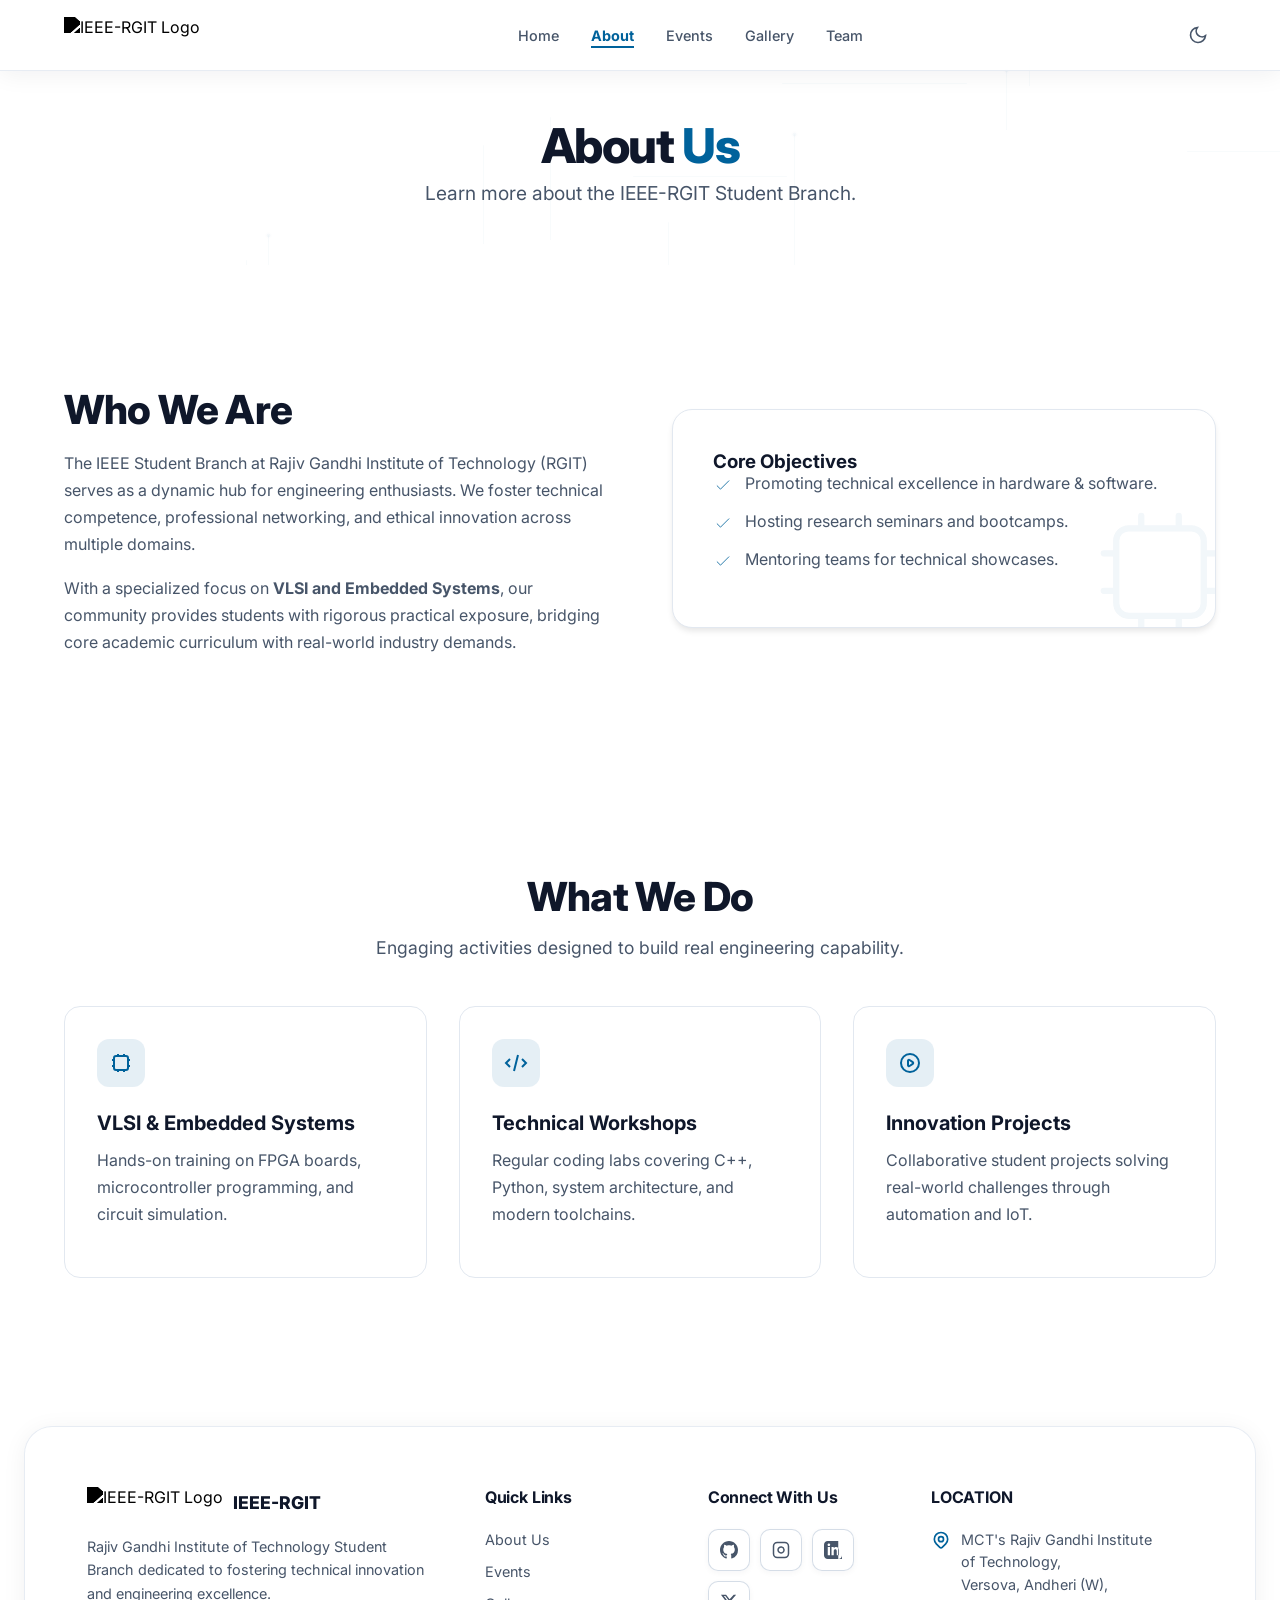
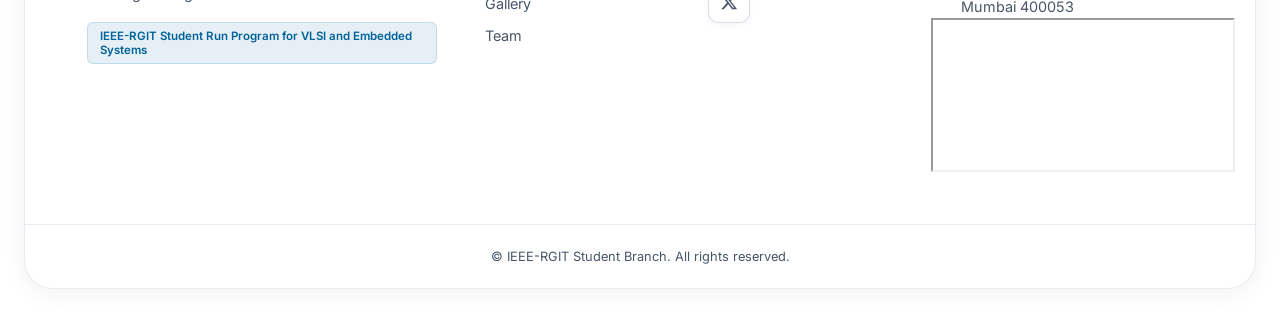
==== about.html @ 9e650e2c "Updabout.html" ====
<!DOCTYPE html>
<html lang="en">
<head>
    <meta charset="UTF-8">
    <meta name="viewport" content="width=device-width, initial-scale=1.0">
    <title>About Us - IEEE-RGIT Student Branch</title>
    <link href="https://fonts.googleapis.com/css2?family=Inter:wght@300;400;500;600;700;800&display=swap" rel="stylesheet">
    <link rel="stylesheet" href="css/style.css">
    <link rel="stylesheet" href="css/animation.css">
    <link rel="stylesheet" href="css/responsive.css">
    <script src="js/theme.js"></script>
    <style>
        .page-header {
            padding: 120px 0 60px 0;
            text-align: center;
            background: linear-gradient(180deg, var(--bg-alt) 0%, var(--bg-main) 100%);
            border-bottom: 1px solid var(--border);
        }
    </style>
</head>
<body class="about-page">

    <!-- NAVBAR -->
    <header class="navbar" id="navbar">
        <div class="nav-container">
            <a href="index.html" class="brand">
                <div class="brand-icon">
                    <img src="assets/Recruitment Poster.png" alt="IEEE-RGIT Logo">
                </div>
            </a>

            <nav class="nav-links">
                <a href="index.html" class="nav-link">Home</a>
                <a href="about.html" class="nav-link" style="color: var(--primary); font-weight: 700;">About</a>
                <a href="events.html" class="nav-link">Events</a>
                <a href="gallery.html" class="nav-link">Gallery</a>
                <a href="team.html" class="nav-link">Team</a>
            </nav>

            <div class="nav-actions">
                <button id="theme-toggle" class="icon-btn" aria-label="Toggle Dark Mode">
                    <svg class="sun-icon" viewBox="0 0 24 24" fill="none" stroke="currentColor" stroke-width="2"><circle cx="12" cy="12" r="5"/><path d="M12 1v2M12 21v2M4.22 4.22l1.42 1.42M18.36 18.36l1.42 1.42M1 12h2M21 12h2M4.22 19.78l1.42-1.42M18.36 5.64l1.42-1.42"/></svg>
                    <svg class="moon-icon" viewBox="0 0 24 24" fill="none" stroke="currentColor" stroke-width="2"><path d="M21 12.79A9 9 0 1111.21 3 7 7 0 0021 12.79z"/></svg>
                </button>
                <button id="mobile-menu-btn" class="icon-btn mobile-only" aria-label="Menu">
                    <svg viewBox="0 0 24 24" fill="none" stroke="currentColor" stroke-width="2"><path stroke-linecap="round" stroke-linejoin="round" d="M4 6h16M4 12h16m-7 6h7"/></svg>
                </button>
            </div>
        </div>
        
        <div class="mobile-menu" id="mobile-menu">
            <a href="index.html" class="mobile-link">Home</a>
            <a href="about.html" class="mobile-link" style="color: var(--primary);">About</a>
            <a href="events.html" class="mobile-link">Events</a>
            <a href="gallery.html" class="mobile-link">Gallery</a>
            <a href="team.html" class="mobile-link">Team</a>
        </div>
    </header>

    <!-- Page Header -->
    <section class="page-header relative overflow-hidden">
        <div class="tech-lines-container" id="about-tech-lines"></div>
        <div class="container reveal-up">
            <h1 class="hero-title" style="font-size: 3rem; margin-bottom: 0.5rem;">About <span class="highlight">Us</span></h1>
            <p class="hero-subtitle" style="margin-bottom: 0;">Learn more about the IEEE-RGIT Student Branch.</p>
        </div>
    </section>

    <!-- About Core Section -->
    <section class="section" id="about-core">
        <div class="container grid-2-col">
            <div class="about-text reveal-left">
                <div class="section-line"></div>
                <h2 class="section-title">Who We Are</h2>
                <p class="text-muted">The IEEE Student Branch at Rajiv Gandhi Institute of Technology (RGIT) serves as a dynamic hub for engineering enthusiasts. We foster technical competence, professional networking, and ethical innovation across multiple domains.</p>
                <p class="text-muted">With a specialized focus on <strong>VLSI and Embedded Systems</strong>, our community provides students with rigorous practical exposure, bridging core academic curriculum with real-world industry demands.</p>
            </div>
            <div class="about-card reveal-right">
                <div class="card-glass">
                    <div class="tech-decorative-icon">
                        <svg viewBox="0 0 24 24" fill="none" stroke="currentColor" stroke-width="1"><path stroke-linecap="round" stroke-linejoin="round" d="M9 3v2m6-2v2M9 19v2m6-2v2M5 9H3m2 6H3m18-6h-2m2 6h-2M7 19h10a2 2 0 002-2V7a2 2 0 00-2-2H7a2 2 0 00-2 2v10a2 2 0 002 2z"/></svg>
                    </div>
                    <h3>Core Objectives</h3>
                    <ul class="objective-list">
                        <li><svg viewBox="0 0 24 24" fill="none" stroke="currentColor"><path stroke-linecap="round" stroke-linejoin="round" d="M5 13l4 4L19 7"/></svg> Promoting technical excellence in hardware & software.</li>
                        <li><svg viewBox="0 0 24 24" fill="none" stroke="currentColor"><path stroke-linecap="round" stroke-linejoin="round" d="M5 13l4 4L19 7"/></svg> Hosting research seminars and bootcamps.</li>
                        <li><svg viewBox="0 0 24 24" fill="none" stroke="currentColor"><path stroke-linecap="round" stroke-linejoin="round" d="M5 13l4 4L19 7"/></svg> Mentoring teams for technical showcases.</li>
                    </ul>
                </div>
            </div>
        </div>
    </section>

    <!-- What We Do Section -->
    <section class="section bg-alt" id="what-we-do">
        <div class="tech-lines-container" id="wwd-tech-lines"></div>
        <div class="container">
            <div class="section-header reveal-up">
                <h2 class="section-title">What We Do</h2>
                <p class="section-subtitle">Engaging activities designed to build real engineering capability.</p>
            </div>
            <div class="grid-3-col stagger-container">
                <div class="card hover-lift stagger-item">
                    <div class="card-icon"><svg viewBox="0 0 24 24" fill="none" stroke="currentColor" stroke-width="2"><path d="M9 3v2m6-2v2M9 19v2m6-2v2M5 9H3m2 6H3m18-6h-2m2 6h-2M7 19h10a2 2 0 002-2V7a2 2 0 00-2-2H7a2 2 0 00-2 2v10a2 2 0 002 2z"/></svg></div>
                    <h3>VLSI & Embedded Systems</h3>
                    <p class="text-muted">Hands-on training on FPGA boards, microcontroller programming, and circuit simulation.</p>
                </div>
                <div class="card hover-lift stagger-item">
                    <div class="card-icon"><svg viewBox="0 0 24 24" fill="none" stroke="currentColor" stroke-width="2"><path d="M10 20l4-16m4 4l4 4-4 4M6 16l-4-4 4-4"/></svg></div>
                    <h3>Technical Workshops</h3>
                    <p class="text-muted">Regular coding labs covering C++, Python, system architecture, and modern toolchains.</p>
                </div>
                <div class="card hover-lift stagger-item">
                    <div class="card-icon"><svg viewBox="0 0 24 24" fill="none" stroke="currentColor" stroke-width="2"><path d="M14.752 11.168l-3.197-2.132A1 1 0 0010 9.87v4.263a1 1 0 001.555.832l3.197-2.132a1 1 0 000-1.664z"/><path d="M21 12a9 9 0 11-18 0 9 9 0 0118 0z"/></svg></div>
                    <h3>Innovation Projects</h3>
                    <p class="text-muted">Collaborative student projects solving real-world challenges through automation and IoT.</p>
                </div>
            </div>
        </div>
    </section>

    <!-- FOOTER -->
    <footer class="footer">
        <div class="container footer-grid">
            <div class="footer-col">
                <div class="footer-brand">
                    <div class="brand-icon"><img src="assets/Recruitment Poster.png" alt="IEEE-RGIT Logo" style="filter: brightness(0) invert(1); height: 32px;"></div>
                    <span class="brand-title">IEEE-RGIT</span>
                </div>
                <p class="footer-desc">Rajiv Gandhi Institute of Technology Student Branch dedicated to fostering technical innovation and engineering excellence.</p>
                <div class="footer-highlight">IEEE-RGIT Student Run Program for VLSI and Embedded Systems</div>
            </div>
            <div class="footer-col">
                <h4 class="footer-title">Quick Links</h4>
                <ul class="footer-links">
                    <li><a href="about.html">About Us</a></li>
                    <li><a href="events.html">Events</a></li>
                    <li><a href="gallery.html">Gallery</a></li>
                    <li><a href="team.html">Team</a></li>
                </ul>
            </div>
            <div class="footer-col">
                <h4 class="footer-title">Connect With Us</h4>
                <div class="social-icons">
                    <a href="#" class="social-icon" aria-label="GitHub"><svg viewBox="0 0 24 24" fill="currentColor"><path d="M12 0C5.37 0 0 5.37 0 12c0 5.31 3.435 9.795 8.205 11.385.6.105.825-.255.825-.57 0-.285-.015-1.23-.015-2.235-3.015.555-3.795-.735-4.035-1.41-.135-.345-.72-1.41-1.23-1.695-.42-.225-1.02-.78-.015-.795.945-.015 1.62.87 1.845 1.23 1.08 1.815 2.805 1.305 3.495.99.105-.78.42-1.305.765-1.605-2.67-.3-5.46-1.335-5.46-5.925 0-1.305.465-2.385 1.23-3.225-.12-.3-.54-1.53.12-3.18 0 0 1.005-.315 3.3 1.23.96-.27 1.98-.405 3-.405s2.04.135 3 .405c2.295-1.56 3.3-1.23 3.3-1.23.66 1.65.24 2.88.12 3.18.765.84 1.23 1.905 1.23 3.225 0 4.605-2.805 5.625-5.475 5.925.435.375.81 1.095.81 2.22 0 1.605-.015 2.895-.015 3.3 0 .315.225.69.825.57A12.02 12.02 0 0024 12c0-6.63-5.37-12-12-12z"/></svg></a>
                    <a href="https://www.instagram.com/ieeergit/" target="_blank" rel="noopener noreferrer" class="social-icon" aria-label="Instagram"><svg viewBox="0 0 24 24" fill="none" stroke="currentColor" stroke-width="2"><rect width="20" height="20" x="2" y="2" rx="5" ry="5"/><path d="M16 11.37A4 4 0 1112.63 8 4 4 0 0116 11.37z"/><line x1="17.5" x2="17.51" y1="6.5" y2="6.5"/></svg></a>
                    <a href="#" class="social-icon" aria-label="LinkedIn"><svg viewBox="0 0 24 24" fill="currentColor"><path d="M19 0h-14c-2.761 0-5 2.239-5 5v14c0 2.761 2.239 5 5 5h14c2.762 0 5-2.239 5-5v14c0-2.761-2.238-5-5-5zm-11 19h-3v-11h3v11zm-1.5-12.268c-.966 0-1.75-.79-1.75-1.764s.784-1.764 1.75-1.764 1.75.79 1.75 1.764-.783 1.764-1.75 1.764zm13.5 12.268h-3v-5.604c0-3.368-4-3.113-4 0v5.604h-3v-11h3v1.765c1.396-2.586 7-2.777 7 2.476v6.759z"/></svg></a>
                    <a href="#" class="social-icon" aria-label="Twitter"><svg viewBox="0 0 24 24" fill="currentColor"><path d="M18.244 2.25h3.308l-7.227 8.26 8.502 11.24H16.17l-5.214-6.817L4.99 21.75H1.68l7.73-8.835L1.254 2.25H8.08l4.713 6.231zm-1.161 17.52h1.833L7.084 4.126H5.117z"/></svg></a>
                </div>
            </div>
            <div class="footer-col footer-col-location">
                <h4 class="footer-title">LOCATION</h4>
                <div class="location">
                    <svg viewBox="0 0 24 24" fill="none" stroke="currentColor" stroke-width="2"><path d="M17.657 16.657L13.414 20.9a1.998 1.998 0 01-2.827 0l-4.244-4.243a8 8 0 1111.314 0z"/><path d="M15 11a3 3 0 11-6 0 3 3 0 016 0z"/></svg>
                    <span>MCT's Rajiv Gandhi Institute<br>of Technology,<br>Versova, Andheri (W),<br>Mumbai 400053</span>
                </div>
                <a href="https://www.google.com/maps/search/?api=1&query=MCT%27s+Rajiv+Gandhi+Institute+of+Technology%2C+Versova%2C+Andheri+%28W%29%2C+Mumbai+400053"
                   class="footer-map-link"
                   target="_blank"
                   rel="noopener noreferrer"
                   aria-label="Open MCT's Rajiv Gandhi Institute of Technology on Google Maps">
                    <iframe
                        class="footer-map-iframe"
                        src="https://maps.google.com/maps?q=MCT%27s+Rajiv+Gandhi+Institute+of+Technology%2C+Versova%2C+Andheri+%28W%29%2C+Mumbai+400053&t=&z=15&ie=UTF8&iwloc=&output=embed"
                        loading="lazy"
                        referrerpolicy="no-referrer-when-downgrade"
                        title="Map preview of MCT's Rajiv Gandhi Institute of Technology"
                        aria-hidden="true"
                        tabindex="-1"></iframe>
                </a>
            </div>
        </div>
        <div class="footer-bottom">
            <div class="container">
                <p>&copy; <span id="year"></span> IEEE-RGIT Student Branch. All rights reserved.</p>
            </div>
        </div>
    </footer>

    <script src="js/animation.js"></script>
    <script src="js/main.js"></script>

    <script>
        document.addEventListener("DOMContentLoaded", () => {
            const container = document.getElementById('about-tech-lines');
            if (!container) return;
            let numLines = window.innerWidth < 768 ? 5 : 12;
            for (let i = 0; i < numLines; i++) {
                const isHorizontal = Math.random() > 0.5;
                const line = document.createElement('div');
                line.classList.add('circuit-line');
                line.style.top = `${Math.random() * 100}%`;
                line.style.left = `${Math.random() * 100}%`;
                if (isHorizontal) {
                    line.style.width = `${Math.random() * 150 + 50}px`;
                    line.style.height = '1px';
                } else {
                    line.style.width = '1px';
                    line.style.height = `${Math.random() * 150 + 50}px`;
                }
                container.appendChild(line);
                if (Math.random() > 0.6) {
                    const dot = document.createElement('div');
                    dot.classList.add('circuit-dot');
                    dot.style.top = line.style.top;
                    dot.style.left = line.style.left;
                    dot.style.transform = 'translate(-1.5px, -1.5px)'; 
                    container.appendChild(dot);
                }
            }
        });
    </script>
</body>
</html>
---- css/style.css ----
/* ==================================================
   1. CSS VARIABLES (THEMING)
================================================== */
:root {
    --bg-main: #ffffff;
    --bg-alt: #f8fafc;
    --surface: #ffffff;
    --surface-hover: #f1f5f9;
    --text-main: #0f172a;
    --text-muted: #475569;
    --primary: #00629B;
    --primary-hover: #004d7a;
    --border: #e2e8f0;
    --shadow-sm: 0 1px 2px rgba(0,0,0,0.05);
    --shadow-md: 0 4px 6px -1px rgba(0,0,0,0.1);
    --tech-line: rgba(0, 98, 155, 0.1);
    --glass-bg: rgba(255, 255, 255, 0.85);

    /* Liquid Glass: Navbar (light) */
    --glass-nav-bg: rgba(255, 255, 255, 0.68);
    --glass-nav-border: rgba(226, 232, 240, 0.8);
    --glass-nav-highlight: rgba(255, 255, 255, 0.95);
    --glass-nav-shadow: 0 4px 24px rgba(15, 23, 42, 0.06);

    /* Liquid Glass: Secondary Button (light) */
    --glass-btn-bg: rgba(255, 255, 255, 0.55);
    --glass-btn-bg-hover: rgba(255, 255, 255, 0.82);
    --glass-btn-border: rgba(203, 213, 225, 0.8);
    --glass-btn-highlight: rgba(255, 255, 255, 0.95);

    /* Liquid Glass: Primary Button (light) */
    --glass-primary-bg: rgba(0, 98, 155, 0.85);
    --glass-primary-bg-hover: rgba(0, 98, 155, 0.96);
    --glass-primary-border: rgba(0, 98, 155, 0.95);
    --glass-primary-highlight: rgba(255, 255, 255, 0.3);

    /* Marquee pill (light) */
    --glass-pill-bg: rgba(255, 255, 255, 0.88);
    --glass-pill-bg-hover: rgba(255, 255, 255, 0.98);
    --glass-pill-border: rgba(203, 213, 225, 0.85);
    --glass-pill-highlight: rgba(255, 255, 255, 0.95);

    /* Hover CTA — light mode: white surface, transitions to IEEE blue on hover */
    --hover-cta-bg: #ffffff;
    --hover-cta-bg-hover: #00629B;
    --hover-cta-text: #0f172a;
    --hover-cta-text-hover: #ffffff;
    --hover-cta-border: #cbd5e1;
    --hover-cta-border-hover: #00629B;
    --hover-cta-shadow: 0 4px 14px rgba(15, 23, 42, 0.08);
    --hover-cta-shadow-hover: 0 8px 22px rgba(0, 98, 155, 0.28);
}

html.dark {
    --bg-main: #0b1120;
    --bg-alt: #0f172a;
    --surface: #1e293b;
    --surface-hover: #334155;
    --text-main: #f8fafc;
    --text-muted: #94a3b8;
    --primary: #38bdf8;
    --primary-hover: #7dd3fc;
    --border: #334155;
    --shadow-sm: 0 1px 2px rgba(0,0,0,0.3);
    --shadow-md: 0 4px 6px -1px rgba(0,0,0,0.5);
    --tech-line: rgba(56, 189, 248, 0.1);
    --glass-bg: rgba(11, 17, 32, 0.85);

    --glass-nav-bg: rgba(15, 23, 42, 0.62);
    --glass-nav-border: rgba(51, 65, 85, 0.7);
    --glass-nav-highlight: rgba(255, 255, 255, 0.08);
    --glass-nav-shadow: 0 4px 24px rgba(0, 0, 0, 0.35);

    --glass-btn-bg: rgba(30, 41, 59, 0.55);
    --glass-btn-bg-hover: rgba(30, 41, 59, 0.82);
    --glass-btn-border: rgba(56, 189, 248, 0.3);
    --glass-btn-highlight: rgba(255, 255, 255, 0.1);

    --glass-primary-bg: rgba(56, 189, 248, 0.85);
    --glass-primary-bg-hover: rgba(56, 189, 248, 0.96);
    --glass-primary-border: rgba(56, 189, 248, 0.95);
    --glass-primary-highlight: rgba(255, 255, 255, 0.35);

    --glass-pill-bg: rgba(30, 41, 59, 0.88);
    --glass-pill-bg-hover: rgba(30, 41, 59, 0.98);
    --glass-pill-border: rgba(56, 189, 248, 0.35);
    --glass-pill-highlight: rgba(255, 255, 255, 0.12);

    /* Hover CTA — dark mode: black surface, transitions to IEEE blue on hover */
    --hover-cta-bg: #000000;
    --hover-cta-bg-hover: #00629B;
    --hover-cta-text: #ffffff;
    --hover-cta-text-hover: #ffffff;
    --hover-cta-border: rgba(255, 255, 255, 0.18);
    --hover-cta-border-hover: #00629B;
    --hover-cta-shadow: 0 4px 14px rgba(0, 0, 0, 0.4);
    --hover-cta-shadow-hover: 0 8px 22px rgba(0, 98, 155, 0.45);
}

/* ==================================================
   2. RESET & BASE
================================================== */
* {
    margin: 0;
    padding: 0;
    box-sizing: border-box;
}

html {
    scroll-behavior: smooth;
    font-family: 'Inter', system-ui, sans-serif;
    color: var(--text-main);
    background-color: var(--bg-main);
    transition: background-color 0.3s ease, color 0.3s ease;
    overflow-x: hidden; /* prevents 1px horizontal overflow seam */
}

body {
    overflow-x: hidden;
}

a {
    text-decoration: none;
    color: inherit;
}

ul {
    list-style: none;
}

.container {
    max-width: 1200px;
    width: 90%;
    margin: 0 auto;
}

.section {
    padding: 100px 0;
    position: relative;
}

.bg-alt {
    background-color: var(--bg-alt);
    border-top: 1px solid var(--border);
    border-bottom: 1px solid var(--border);
}

.relative { position: relative; }
.overflow-hidden { overflow: hidden; }

/* ==================================================
   3. TYPOGRAPHY
================================================== */
.section-title {
    font-size: 2.5rem;
    font-weight: 800;
    margin-bottom: 1rem;
    letter-spacing: -0.02em;
}

.section-subtitle {
    font-size: 1.1rem;
    color: var(--text-muted);
    max-width: 600px;
    margin-bottom: 3rem;
}

.section-header {
    text-align: center;
    display: flex;
    flex-direction: column;
    align-items: center;
}

.text-muted {
    color: var(--text-muted);
    line-height: 1.7;
    margin-bottom: 1rem;
}

.highlight { color: var(--primary); }

/* ==================================================
   4. NAVBAR (Liquid Glass — unchanged reference)
================================================== */
.navbar {
    position: fixed;
    top: 0;
    width: 100%;
    z-index: 100;
    background: var(--glass-nav-bg);
    backdrop-filter: blur(20px) saturate(180%);
    -webkit-backdrop-filter: blur(20px) saturate(180%);
    border-bottom: 1px solid var(--glass-nav-border);
    box-shadow:
        var(--glass-nav-shadow),
        inset 0 1px 0 var(--glass-nav-highlight);
    transition: background 0.3s ease, box-shadow 0.3s ease;
}

.nav-container {
    max-width: 1200px;
    width: 90%;
    margin: 0 auto;
    display: flex;
    justify-content: space-between;
    align-items: center;
    height: 70px;
}

.brand {
    display: flex;
    align-items: center;
    gap: 10px;
}

.brand-icon {
    width: auto;
    height: auto;
    background: none;
    border-radius: 0;
    display: flex;
    align-items: center;
    justify-content: center;
    flex-shrink: 0;
}

.brand-icon img {
    height: 36px;
    width: auto;
    display: block;
    object-fit: contain;
}

html:not(.dark) .brand-icon img {
    filter: brightness(0) saturate(100%) invert(0%) sepia(100%) saturate(10000%) hue-rotate(205deg);
}

.brand-title {
    font-weight: 800;
    font-size: 1.1rem;
    line-height: 1;
}

.nav-links {
    display: flex;
    gap: 2rem;
}

.nav-link {
    font-size: 0.9rem;
    font-weight: 500;
    color: var(--text-muted);
    transition: color 0.25s ease;
    position: relative;
}

.nav-link::before {
    content: '';
    position: absolute;
    top: -6px;
    right: -12px;
    bottom: -6px;
    left: -12px;
    border-radius: 10px;
    background: var(--glass-btn-bg);
    border: 1px solid var(--glass-btn-border);
    box-shadow:
        inset 0 1px 0 var(--glass-btn-highlight),
        0 2px 8px rgba(15, 23, 42, 0.04);
    opacity: 0;
    transform: scale(0.95);
    transition: opacity 0.25s ease, transform 0.25s ease;
    pointer-events: none;
    z-index: -1;
}

.nav-link:hover { color: var(--primary); }
.nav-link:hover::before { opacity: 1; transform: scale(1); }

.nav-link::after {
    content: '';
    position: absolute;
    left: 0;
    bottom: -4px;
    width: 0;
    height: 2px;
    background: var(--primary);
    transition: width 0.3s cubic-bezier(0.22, 1, 0.36, 1);
    z-index: 1;
}
.nav-link:hover::after,
.nav-link:focus::after { width: 100%; }
.nav-link[style*="color: var(--primary)"]::after { width: 100%; }

.nav-actions {
    display: flex;
    align-items: center;
    gap: 1rem;
}

.icon-btn {
    background: none;
    border: none;
    color: var(--text-muted);
    cursor: pointer;
    width: 36px;
    height: 36px;
    display: flex;
    align-items: center;
    justify-content: center;
    border-radius: 50%;
    transition: background 0.2s, color 0.2s;
}

.icon-btn:hover {
    background: var(--surface-hover);
    color: var(--primary);
}

.icon-btn svg { width: 20px; }

html.dark .sun-icon { display: block; }
html.dark .moon-icon { display: none; }
html:not(.dark) .sun-icon { display: none; }
html:not(.dark) .moon-icon { display: block; }

.mobile-menu {
    display: none;
    background: var(--glass-nav-bg);
    backdrop-filter: blur(20px) saturate(180%);
    -webkit-backdrop-filter: blur(20px) saturate(180%);
    border-bottom: 1px solid var(--glass-nav-border);
    box-shadow: var(--glass-nav-shadow);
    padding: 1rem 5%;
}
.mobile-menu.active {
    display: flex;
    flex-direction: column;
}
.mobile-link {
    padding: 1rem 0;
    font-weight: 500;
    border-bottom: 1px solid var(--glass-nav-border);
}
.mobile-link:last-child { border: none; }

.navbar.scrolled {
    box-shadow:
        var(--glass-nav-shadow),
        0 4px 20px rgba(0, 0, 0, 0.08),
        inset 0 1px 0 var(--glass-nav-highlight);
}

/* ==================================================
   5. HERO
================================================== */
.hero {
    min-height: auto;
    display: flex;
    align-items: center;
    justify-content: center;
    text-align: center;
    padding: 110px 0 5rem 0;
    position: relative;
    overflow: hidden;
}

.hero-content {
    position: relative;
    z-index: 10;
    max-width: 800px;
    padding: 0 20px;
    opacity: 0;
    transform: translateY(12px);
    transition: opacity 0.8s ease, transform 0.8s ease;
}
.hero-content.hero-ready {
    opacity: 1;
    transform: translateY(0);
}

.hero-content .badge {
    opacity: 0;
    transform: translateY(8px);
    transition: opacity 0.6s ease, transform 0.6s ease;
    transition-delay: 0.1s;
}
.hero-content .hero-title {
    opacity: 0;
    transform: translateY(10px);
    transition: opacity 0.7s ease, transform 0.7s ease;
    transition-delay: 0.25s;
}
.hero-content .hero-subtitle {
    opacity: 0;
    transform: translateY(8px);
    transition: opacity 0.6s ease, transform 0.6s ease;
    transition-delay: 0.4s;
}
.hero-content .hero-cta {
    opacity: 0;
    transform: translateY(6px);
    transition: opacity 0.6s ease, transform 0.6s ease;
    transition-delay: 0.55s;
}
.hero-content.hero-ready .badge,
.hero-content.hero-ready .hero-title,
.hero-content.hero-ready .hero-subtitle,
.hero-content.hero-ready .hero-cta {
    opacity: 1;
    transform: translateY(0);
}

.badge {
    display: inline-block;
    padding: 6px 14px;
    background: rgba(0, 98, 155, 0.1);
    color: var(--primary);
    border-radius: 20px;
    font-size: 0.75rem;
    font-weight: 700;
    text-transform: uppercase;
    letter-spacing: 0.05em;
    margin-bottom: 1.5rem;
}
html.dark .badge { background: rgba(56, 189, 248, 0.15); }

.hero-title {
    font-size: 4rem;
    font-weight: 800;
    line-height: 1.1;
    margin-bottom: 1.5rem;
    letter-spacing: -0.03em;
}

.hero-subtitle {
    font-size: 1.2rem;
    color: var(--text-muted);
    margin-bottom: 2.5rem;
}

.hero-cta {
    display: flex;
    gap: 1rem;
    justify-content: center;
    align-items: center;
    flex-wrap: wrap;
    padding-top: 0.5rem;
}

/* ==================================================
   6. BUTTONS (base glass — used across the site)
================================================== */
.btn {
    padding: 12px 28px;
    border-radius: 8px;
    font-weight: 600;
    font-size: 0.95rem;
    display: flex;
    align-items: center;
    gap: 8px;
    transition: all 0.3s ease;
    cursor: pointer;
    position: relative;
    overflow: hidden;
}

.btn svg { width: 18px; transition: transform 0.3s cubic-bezier(0.22, 1, 0.36, 1); }
.btn:hover svg { transform: translateX(4px); }

.btn-primary {
    background: var(--glass-primary-bg);
    color: #fff;
    border: 1px solid var(--glass-primary-border);
    backdrop-filter: blur(12px) saturate(160%);
    -webkit-backdrop-filter: blur(12px) saturate(160%);
    box-shadow:
        0 4px 14px rgba(0, 98, 155, 0.25),
        inset 0 1px 0 var(--glass-primary-highlight);
    transition: background 0.3s ease, transform 0.25s ease, box-shadow 0.3s ease;
}
html.dark .btn-primary {
    color: #0b1120;
    box-shadow:
        0 4px 14px rgba(56, 189, 248, 0.2),
        inset 0 1px 0 var(--glass-primary-highlight);
}
.btn-primary:hover {
    background: var(--glass-primary-bg-hover);
    transform: translateY(-2px);
    box-shadow:
        0 8px 25px rgba(0, 98, 155, 0.3),
        inset 0 1px 0 var(--glass-primary-highlight);
}
html.dark .btn-primary:hover {
    box-shadow:
        0 8px 25px rgba(56, 189, 248, 0.3),
        inset 0 1px 0 var(--glass-primary-highlight);
}
.btn-primary:active {
    transform: scale(0.97) translateY(0);
}

.btn-outline {
    background: var(--glass-btn-bg);
    color: var(--text-main);
    border: 1px solid var(--glass-btn-border);
    backdrop-filter: blur(12px) saturate(160%);
    -webkit-backdrop-filter: blur(12px) saturate(160%);
    box-shadow:
        0 2px 8px rgba(15, 23, 42, 0.04),
        inset 0 1px 0 var(--glass-btn-highlight);
    transition: background 0.3s ease, transform 0.25s ease, border-color 0.3s ease, box-shadow 0.3s ease;
}
.btn-outline:hover {
    background: var(--glass-btn-bg-hover);
    border-color: var(--primary);
    transform: translateY(-2px);
    box-shadow:
        0 6px 18px rgba(15, 23, 42, 0.08),
        inset 0 1px 0 var(--glass-btn-highlight);
}
.btn-outline:active {
    transform: scale(0.97) translateY(0);
}

/* ==================================================
   6b. HOVER CTA — SIMPLE COLOR-TRANSITION BUTTONS
================================================== */

.hover-cta {
    position: relative;
    display: inline-flex;
    align-items: center;
    justify-content: center;
    padding: 14px 30px;
    border-radius: 999px;
    font-family: inherit;
    font-weight: 600;
    font-size: 0.95rem;
    line-height: 1;
    min-width: 180px;
    max-width: 100%;
    cursor: pointer;
    overflow: hidden;
    color: var(--hover-cta-text);
    background-color: var(--hover-cta-bg);
    border: 1px solid var(--hover-cta-border);
    box-shadow: var(--hover-cta-shadow);
    -webkit-tap-highlight-color: transparent;
    appearance: none;
    -webkit-appearance: none;
    text-align: center;
    transition:
        background-color 0.3s ease,
        color 0.3s ease,
        border-color 0.3s ease,
        box-shadow 0.3s ease,
        transform 0.2s ease;
}

.hover-cta:hover,
.hover-cta:focus-visible {
    background-color: var(--hover-cta-bg-hover);
    color: var(--hover-cta-text-hover);
    border-color: var(--hover-cta-border-hover);
    box-shadow: var(--hover-cta-shadow-hover);
    outline: none;
}

.hover-cta:active {
    transform: translateY(1px);
}

.hover-cta-text {
    position: relative;
    display: inline-flex;
    align-items: center;
    gap: 8px;
    white-space: nowrap;
    font-weight: 600;
    font-size: 0.95rem;
    color: inherit;
    letter-spacing: 0.01em;
}

.hover-cta-text svg {
    width: 16px;
    height: 16px;
    flex-shrink: 0;
    color: inherit;
    transition: none;
}

/* ==================================================
   7. GRIDS & BASE CARDS
================================================== */
.grid-2-col { display: grid; grid-template-columns: 1fr 1fr; gap: 4rem; align-items: center; }
.grid-3-col { display: grid; grid-template-columns: repeat(3, 1fr); gap: 2rem; }

.card, .event-card {
    background: var(--surface);
    border: 1px solid var(--border);
    border-radius: 16px;
    padding: 2rem;
    transition: transform 0.3s ease, box-shadow 0.3s ease, border-color 0.3s ease;
}

.hover-lift:hover,
.hover-glow:hover {
    transform: translateY(-4px);
    box-shadow: var(--shadow-md), 0 8px 24px rgba(0, 98, 155, 0.1);
    border-color: var(--primary);
}

.card-icon {
    width: 48px;
    height: 48px;
    background: rgba(0, 98, 155, 0.1);
    color: var(--primary);
    border-radius: 12px;
    display: flex;
    align-items: center;
    justify-content: center;
    margin-bottom: 1.5rem;
}
html.dark .card-icon { background: rgba(56, 189, 248, 0.1); }
.card-icon svg { width: 24px; }
.card h3 { margin-bottom: 0.75rem; font-size: 1.25rem; }

.section-line {
    width: 40px;
    height: 4px;
    background: var(--primary);
    margin-bottom: 1rem;
    border-radius: 2px;
}
.card-glass {
    background: var(--surface);
    border: 1px solid var(--border);
    padding: 2.5rem;
    border-radius: 20px;
    box-shadow: var(--shadow-md);
    position: relative;
    overflow: hidden;
}
.tech-decorative-icon {
    position: absolute;
    right: -20px;
    bottom: -20px;
    width: 150px;
    height: 150px;
    color: var(--primary);
    opacity: 0.05;
}
.objective-list li {
    display: flex;
    align-items: flex-start;
    gap: 12px;
    margin-bottom: 1rem;
    color: var(--text-muted);
}
.objective-list svg {
    width: 20px;
    color: var(--primary);
    flex-shrink: 0;
    margin-top: 2px;
}

.event-list {
    max-width: 800px;
    margin: 0 auto;
    display: flex;
    flex-direction: column;
    gap: 1rem;
}
.event-card {
    display: flex;
    align-items: center;
    padding: 1.5rem;
    gap: 1.5rem;
}
.event-icon {
    width: 48px;
    height: 48px;
    background: rgba(0, 98, 155, 0.1);
    color: var(--primary);
    border-radius: 12px;
    display: flex;
    align-items: center;
    justify-content: center;
    flex-shrink: 0;
}
html.dark .event-icon { background: rgba(56, 189, 248, 0.1); }
.event-icon svg { width: 24px; }
.event-info { flex-grow: 1; }
.event-status {
    padding: 6px 12px;
    border-radius: 20px;
    background: var(--surface-hover);
    font-size: 0.75rem;
    font-weight: 700;
}

.gallery-grid {
    display: grid;
    grid-template-columns: repeat(auto-fill, minmax(300px, 1fr));
    gap: 1.5rem;
}
.gallery-item {
    aspect-ratio: 4/3;
    background: var(--surface-hover);
    border: 1px solid var(--border);
    border-radius: 12px;
    display: flex;
    flex-direction: column;
    align-items: center;
    justify-content: center;
    cursor: pointer;
    transition: transform 0.3s ease, border-color 0.3s ease;
    color: var(--text-muted);
}
.gallery-item svg { width: 40px; margin-bottom: 10px; opacity: 0.5; }
.gallery-item span { font-size: 0.85rem; font-weight: 500; }
.gallery-item:hover { transform: scale(1.03); border-color: var(--primary); color: var(--primary); }

/* ==================================================
   8. TECHNOLOGIES MARQUEE
================================================== */
.tech-marquee-section {
    padding: 60px 0 40px 0;
    background: var(--bg-alt);
    border-top: 1px solid var(--border);
    border-bottom: 1px solid var(--border);
    overflow: hidden;
}

.tech-section-title {
    font-size: 1.2rem !important;
    font-weight: 600;
    text-transform: uppercase;
    letter-spacing: 0.12em;
    color: var(--text-muted);
    margin-bottom: 0;
}

.marquee-wrapper {
    width: 100%;
    overflow: hidden;
    position: relative;
    padding: 0.75rem 0;
    background: var(--bg-main);
    border-top: 1px solid var(--border);
    border-bottom: 1px solid var(--border);
}
.marquee-wrapper:first-of-type { border-top: none; }
.marquee-wrapper:last-of-type { border-bottom: none; }

.marquee-track {
    display: flex;
    align-items: center;
    gap: 1.5rem;
    width: fit-content;
    will-change: transform;
}
.marquee-track-1 { animation: marquee-scroll-right-to-left 55s linear infinite; }
.marquee-track-2 { animation: marquee-scroll-left-to-right 55s linear infinite; }

@keyframes marquee-scroll-right-to-left {
    0% { transform: translateX(0); }
    100% { transform: translateX(-50%); }
}
@keyframes marquee-scroll-left-to-right {
    0% { transform: translateX(-50%); }
    100% { transform: translateX(0); }
}

.tech-pill {
    font-size: 0.95rem;
    font-weight: 500;
    color: var(--text-main);
    background: var(--glass-pill-bg);
    border: 1px solid var(--glass-pill-border);
    border-radius: 100px;
    padding: 0.6rem 1.6rem;
    display: inline-block;
    white-space: nowrap;
    user-select: none;
    letter-spacing: -0.01em;
    flex-shrink: 0;

    box-shadow:
        inset 0 1px 0 var(--glass-pill-highlight),
        0 2px 8px rgba(15, 23, 42, 0.04);

    transition: background 0.25s ease, border-color 0.25s ease, box-shadow 0.25s ease;
}
.tech-pill:hover {
    background: var(--glass-pill-bg-hover);
    border-color: var(--primary);
    box-shadow:
        inset 0 1px 0 var(--glass-pill-highlight),
        0 4px 12px rgba(15, 23, 42, 0.08);
}

/* ==================================================
   9. SIGNAL MATCH GAME — WIDE DESKTOP MODAL
================================================== */
.signal-match-section { padding: 80px 0 60px 0; }
.game-launch-wrapper { display: flex; justify-content: center; margin-top: 20px; }

.signal-match-modal-overlay {
    display: none;
    position: fixed;
    inset: 0;
    z-index: 1000;
    justify-content: center;
    align-items: center;
    padding: 24px;
    box-sizing: border-box;
}
.signal-match-modal-overlay.active { display: flex; }

.signal-match-modal-backdrop {
    position: absolute;
    inset: 0;
    background: rgba(0, 0, 0, 0.62);
    backdrop-filter: blur(6px);
    -webkit-backdrop-filter: blur(6px);
    cursor: default;
}

.signal-match-modal-window {
    position: relative;
    width: 92vw;
    max-width: 1400px;
    height: 86vh;
    height: 86dvh;
    max-height: 920px;
    background: var(--bg-main);
    border-radius: 24px;
    box-shadow: 0 24px 70px rgba(0, 0, 0, 0.55);
    overflow: hidden;
    display: flex;
    flex-direction: column;
    z-index: 10;
    border: 1px solid var(--border);
    box-sizing: border-box;
}

.signal-match-modal-close {
    position: absolute;
    top: 10px;
    right: 16px;
    font-size: 28px;
    font-weight: 300;
    color: var(--text-muted);
    background: none;
    border: none;
    cursor: pointer;
    z-index: 20;
    transition: color 0.2s, transform 0.2s;
    line-height: 1;
    padding: 4px 8px;
    font-family: inherit;
}
.signal-match-modal-close:hover {
    color: var(--text-main);
    transform: scale(1.1);
}

.signal-match-modal-body {
    flex: 1;
    min-height: 0;
    padding: 12px;
    display: flex;
    align-items: stretch;
    justify-content: center;
    background: var(--bg-alt);
    box-sizing: border-box;
}
.signal-match-modal-body iframe {
    width: 100%;
    height: 100%;
    border: none;
    border-radius: 12px;
    background: var(--bg-main);
    display: block;
}

/* ==================================================
   10. FOOTER — LIQUID GLASS PANEL
================================================== */

.footer {
    position: relative;
    margin: 48px 24px 24px;
    padding: 60px 0 0;
    border-radius: 28px;
    overflow: hidden;

    background: var(--glass-nav-bg);
    backdrop-filter: blur(20px) saturate(180%);
    -webkit-backdrop-filter: blur(20px) saturate(180%);
    border: 1px solid var(--glass-nav-border);
    box-shadow:
        var(--glass-nav-shadow),
        inset 0 1px 0 var(--glass-nav-highlight);

    color: var(--text-main);
}

.footer-grid {
    display: grid;
    grid-template-columns: 2fr 1fr 1fr 1.5fr;
    gap: 3rem;
    margin-bottom: 3rem;
}

.footer-col { min-width: 0; }

.footer-brand {
    display: flex;
    align-items: center;
    gap: 10px;
    margin-bottom: 1rem;
}
.footer-brand .brand-icon {
    background: none;
    width: auto;
    height: auto;
    border-radius: 0;
}
.footer-brand .brand-icon img {
    height: 32px;
    width: auto;
    display: block;
    object-fit: contain;
    filter: brightness(0) invert(1);
}
html:not(.dark) .footer-brand .brand-icon img {
    filter: brightness(0) saturate(100%) invert(0%) sepia(100%) saturate(10000%) hue-rotate(205deg) !important;
}
.footer-brand .brand-title {
    color: var(--text-main);
    font-weight: 800;
    font-size: 1.1rem;
}

.footer-desc {
    color: var(--text-muted);
    font-size: 0.9rem;
    line-height: 1.65;
    margin-bottom: 1rem;
    max-width: 340px;
}

.footer-highlight {
    display: inline-block;
    font-size: 0.72rem;
    font-weight: 600;
    color: var(--primary);
    background: rgba(0, 98, 155, 0.1);
    padding: 6px 12px;
    border-radius: 6px;
    border: 1px solid rgba(0, 98, 155, 0.15);
}
html.dark .footer-highlight {
    background: rgba(56, 189, 248, 0.1);
    border-color: rgba(56, 189, 248, 0.2);
}

.footer-title {
    font-size: 1rem;
    margin-bottom: 1.4rem;
    font-weight: 700;
    color: var(--text-main);
    letter-spacing: -0.01em;
}

.footer-links li { margin-bottom: 0.75rem; }
.footer-links a {
    color: var(--text-muted);
    font-size: 0.9rem;
    transition: color 0.25s ease, padding-left 0.25s ease;
    display: inline-block;
}
.footer-links a:hover {
    color: var(--primary);
    padding-left: 4px;
}

.social-icons {
    display: flex;
    gap: 10px;
    flex-wrap: wrap;
}
.social-icon {
    width: 42px;
    height: 42px;
    background: var(--glass-btn-bg);
    border: 1px solid var(--glass-btn-border);
    border-radius: 10px;
    display: flex;
    align-items: center;
    justify-content: center;
    color: var(--text-muted);
    box-shadow:
        inset 0 1px 0 var(--glass-btn-highlight),
        0 2px 6px rgba(15, 23, 42, 0.04);
    transition: color 0.25s ease, transform 0.25s ease, border-color 0.25s ease, background 0.25s ease;
}
.social-icon svg { width: 18px; }
.social-icon:hover {
    color: var(--primary);
    border-color: var(--primary);
    background: var(--glass-btn-bg-hover);
    transform: translateY(-2px);
}

.location {
    display: flex;
    align-items: flex-start;
    gap: 10px;
    color: var(--text-muted);
    font-size: 0.9rem;
    line-height: 1.55;
}
.location svg {
    width: 20px;
    height: 20px;
    color: var(--primary);
    flex-shrink: 0;
    margin-top: 1px;
}

.footer-bottom {
    border-top: 1px solid var(--glass-nav-border);
    padding: 1.5rem 0;
    text-align: center;
    color: var(--text-muted);
    font-size: 0.8rem;
    background: rgba(255, 255, 255, 0.02);
}
html.dark .footer-bottom {
    background: rgba(255, 255, 255, 0.015);
}

/* ==================================================
   11. REVEAL ANIMATIONS
================================================== */
.reveal-up {
    opacity: 1;
    transform: translateY(0);
    transition: opacity 0.7s cubic-bezier(0.16, 1, 0.3, 1),
                transform 0.7s cubic-bezier(0.16, 1, 0.3, 1);
}
.reveal-up.reveal-pending {
    opacity: 0;
    transform: translateY(24px);
}
.reveal-up.reveal-pending.reveal-visible {
    opacity: 1;
    transform: translateY(0);
}

.reveal-left {
    opacity: 1;
    transform: translateX(0);
    transition: opacity 0.7s cubic-bezier(0.16, 1, 0.3, 1),
                transform 0.7s cubic-bezier(0.16, 1, 0.3, 1);
}
.reveal-left.reveal-pending { opacity: 0; transform: translateX(-24px); }
.reveal-left.reveal-pending.reveal-visible { opacity: 1; transform: translateX(0); }

.reveal-right {
    opacity: 1;
    transform: translateX(0);
    transition: opacity 0.7s cubic-bezier(0.16, 1, 0.3, 1),
                transform 0.7s cubic-bezier(0.16, 1, 0.3, 1);
}
.reveal-right.reveal-pending { opacity: 0; transform: translateX(24px); }
.reveal-right.reveal-pending.reveal-visible { opacity: 1; transform: translateX(0); }

.stagger-item {
    opacity: 1;
    transform: translateY(0);
    transition: opacity 0.6s cubic-bezier(0.16, 1, 0.3, 1),
                transform 0.6s cubic-bezier(0.16, 1, 0.3, 1);
}
.stagger-item.reveal-pending { opacity: 0; transform: translateY(16px); }
.stagger-item.reveal-pending.reveal-visible { opacity: 1; transform: translateY(0); }

/* ==================================================
   12. TECH LINES
================================================== */
.tech-lines-container {
    position: absolute;
    inset: 0;
    pointer-events: none;
    overflow: hidden;
    opacity: 0.25;
    z-index: 0;
}
.circuit-line {
    position: absolute;
    background: var(--primary);
    opacity: 0.12;
    border-radius: 1px;
}
.circuit-dot {
    position: absolute;
    width: 4px;
    height: 4px;
    background: var(--primary);
    border-radius: 50%;
    opacity: 0.15;
    box-shadow: 0 0 6px var(--primary);
}

/* ==================================================
   13. LIGHTBOX
================================================== */
.lightbox {
    display: none;
    position: fixed;
    inset: 0;
    background: rgba(0, 0, 0, 0.85);
    backdrop-filter: blur(8px);
    z-index: 999;
    align-items: center;
    justify-content: center;
    padding: 2rem;
}
.lightbox.active { display: flex; }
.lightbox-close {
    position: absolute;
    top: 30px;
    right: 40px;
    font-size: 3rem;
    color: #fff;
    cursor: pointer;
    transition: transform 0.3s ease;
    line-height: 1;
}
.lightbox-close:hover { transform: rotate(90deg); }
.lightbox-content {
    background: var(--surface);
    padding: 3rem;
    border-radius: 20px;
    max-width: 600px;
    width: 100%;
    text-align: center;
    border: 1px solid var(--border);
}
.lightbox-content p {
    color: var(--text-main);
    font-size: 1.1rem;
    font-weight: 500;
}

/* ==================================================
   14. UTILITY CLASSES
================================================== */
.mt-1 { margin-top: 0.5rem; }
.mt-2 { margin-top: 1rem; }
.mt-3 { margin-top: 1.5rem; }
.mt-4 { margin-top: 2rem; }
.mt-5 { margin-top: 3rem; }
.mb-0 { margin-bottom: 0 !important; }
.mb-1 { margin-bottom: 0.5rem; }
.mb-2 { margin-bottom: 1rem; }
.mb-3 { margin-bottom: 1.5rem; }
.mb-4 { margin-bottom: 2rem; }
.mb-5 { margin-bottom: 3rem; }
.text-center { text-align: center; }

/* ==================================================
   15. HOMEPAGE ABOUT PADDING
================================================== */
#about { padding-top: 16px; }

/* ==================================================
   16. BROWSER FALLBACK (backdrop-filter)
================================================== */
@supports not ((backdrop-filter: blur(1px)) or (-webkit-backdrop-filter: blur(1px))) {
    .navbar { background: var(--bg-main); box-shadow: 0 4px 24px rgba(15, 23, 42, 0.08), 0 1px 0 var(--border); }
    html.dark .navbar { background: var(--bg-main); box-shadow: 0 4px 24px rgba(0, 0, 0, 0.4), 0 1px 0 var(--border); }
    .mobile-menu { background: var(--bg-main); }
    .btn-primary { background: var(--primary); color: #fff; }
    html.dark .btn-primary { background: var(--primary); color: #0b1120; }
    .btn-outline { background: var(--surface); }
    .nav-link::before { display: none; }
    .nav-link:hover { background: var(--surface-hover); border-radius: 8px; }

    .footer {
        background: var(--surface);
        border-color: var(--border);
    }
}

/* ==================================================
   17. REDUCED MOTION
================================================== */
@media (prefers-reduced-motion: reduce) {
    * {
        animation-duration: 0.001ms !important;
        animation-iteration-count: 1 !important;
        transition-duration: 0.001ms !important;
    }
    .marquee-track-1, .marquee-track-2 { animation: none !important; flex-wrap: wrap; justify-content: center; }
    .reveal-up, .reveal-left, .reveal-right, .stagger-item { opacity: 1 !important; transform: none !important; }

    .hover-cta {
        transition: none;
    }
    .hover-cta:active {
        transform: none;
    }
}

/* ==================================================
   18. EVENTS PAGE — SCOPED STYLES
================================================== */

.events-page .events-hero {
    padding: 130px 0 50px 0;
    text-align: center;
    background: linear-gradient(180deg, var(--bg-alt) 0%, var(--bg-main) 100%);
    border-bottom: 1px solid var(--border);
}

.events-page .events-eyebrow {
    display: inline-block;
    font-size: 0.75rem;
    font-weight: 700;
    letter-spacing: 0.15em;
    text-transform: uppercase;
    color: var(--primary);
    background: rgba(0, 98, 155, 0.08);
    border: 1px solid rgba(0, 98, 155, 0.15);
    padding: 6px 14px;
    border-radius: 100px;
    margin-bottom: 1rem;
}
html.dark .events-page .events-eyebrow {
    background: rgba(56, 189, 248, 0.1);
    border-color: rgba(56, 189, 248, 0.2);
}

.events-page .events-hero-title {
    font-size: 3rem;
    font-weight: 800;
    letter-spacing: -0.03em;
    line-height: 1.15;
    margin-bottom: 0.75rem;
}

.events-page .events-hero-subtitle {
    font-size: 1.1rem;
    color: var(--text-muted);
    max-width: 640px;
    margin: 0 auto;
    line-height: 1.65;
}

.events-page .events-intro {
    padding: 50px 0 20px 0;
    text-align: center;
}
.events-page .events-intro .eyebrow {
    display: inline-block;
    font-size: 0.72rem;
    font-weight: 700;
    letter-spacing: 0.15em;
    text-transform: uppercase;
    color: var(--primary);
    margin-bottom: 0.75rem;
}
.events-page .events-intro h2 {
    font-size: 2rem;
    font-weight: 800;
    letter-spacing: -0.02em;
    margin-bottom: 0.75rem;
}
.events-page .events-intro p {
    color: var(--text-muted);
    max-width: 680px;
    margin: 0 auto;
    line-height: 1.7;
    font-size: 1rem;
}

.events-page .event-block { padding: 40px 0; }
.events-page .event-block-alt {
    background: var(--bg-alt);
    border-top: 1px solid var(--border);
    border-bottom: 1px solid var(--border);
}

.events-page .event-card-full {
    background: var(--surface);
    border: 1px solid var(--border);
    border-radius: 18px;
    padding: 2.25rem;
    position: relative;
    overflow: hidden;
    transition: transform 0.25s ease, box-shadow 0.25s ease, border-color 0.25s ease;
}
.events-page .event-card-full::before {
    content: '';
    position: absolute;
    top: 0;
    left: 0;
    width: 3px;
    height: 100%;
    background: var(--primary);
    opacity: 0.55;
}
.events-page .event-card-full:hover {
    transform: translateY(-2px);
    box-shadow: 0 10px 28px rgba(15, 23, 42, 0.08);
    border-color: var(--primary);
}
html.dark .events-page .event-card-full:hover {
    box-shadow: 0 10px 28px rgba(0, 0, 0, 0.35);
}

.events-page .event-card-header {
    margin-bottom: 1.75rem;
    padding-bottom: 1.5rem;
    border-bottom: 1px solid var(--border);
}

.events-page .event-date-badge {
    display: inline-flex;
    align-items: center;
    gap: 6px;
    font-size: 0.75rem;
    font-weight: 700;
    letter-spacing: 0.05em;
    text-transform: uppercase;
    color: var(--primary);
    background: rgba(0, 98, 155, 0.08);
    border: 1px solid rgba(0, 98, 155, 0.15);
    padding: 6px 12px;
    border-radius: 100px;
    margin-bottom: 0.9rem;
}
html.dark .events-page .event-date-badge {
    background: rgba(56, 189, 248, 0.1);
    border-color: rgba(56, 189, 248, 0.2);
}
.events-page .event-date-badge svg { width: 14px; height: 14px; }

.events-page .event-card-title {
    font-size: 1.75rem;
    font-weight: 800;
    line-height: 1.2;
    letter-spacing: -0.02em;
    color: var(--text-main);
    margin-bottom: 0.4rem;
}

.events-page .event-card-location {
    display: flex;
    align-items: center;
    gap: 6px;
    color: var(--text-muted);
    font-size: 0.92rem;
    font-weight: 500;
}
.events-page .event-card-location svg {
    width: 16px;
    height: 16px;
    color: var(--primary);
    flex-shrink: 0;
}

.events-page .event-meta-grid {
    display: grid;
    grid-template-columns: repeat(auto-fit, minmax(220px, 1fr));
    gap: 0.85rem;
    margin-top: 1.4rem;
}
.events-page .event-meta-item {
    display: flex;
    align-items: flex-start;
    gap: 10px;
    padding: 0.85rem 1rem;
    background: var(--bg-alt);
    border: 1px solid var(--border);
    border-radius: 10px;
    min-width: 0;
}
.events-page .event-meta-icon {
    width: 30px;
    height: 30px;
    background: rgba(0, 98, 155, 0.1);
    color: var(--primary);
    border-radius: 8px;
    display: flex;
    align-items: center;
    justify-content: center;
    flex-shrink: 0;
}
html.dark .events-page .event-meta-icon { background: rgba(56, 189, 248, 0.1); }
.events-page .event-meta-icon svg { width: 15px; height: 15px; }
.events-page .event-meta-text { min-width: 0; flex: 1 1 auto; }
.events-page .event-meta-label {
    font-size: 0.66rem;
    font-weight: 700;
    letter-spacing: 0.06em;
    text-transform: uppercase;
    color: var(--text-muted);
    margin-bottom: 2px;
}
.events-page .event-meta-value {
    font-size: 0.9rem;
    font-weight: 600;
    color: var(--text-main);
    line-height: 1.45;
    word-wrap: break-word;
    overflow-wrap: anywhere;
}

.events-page .event-card-body {
    display: flex;
    flex-direction: column;
    gap: 1.75rem;
}
.events-page .event-section-title {
    font-size: 1.1rem;
    font-weight: 700;
    color: var(--text-main);
    margin-bottom: 0.75rem;
    display: flex;
    align-items: center;
    gap: 10px;
    letter-spacing: -0.01em;
}
.events-page .event-section-title::before {
    content: '';
    width: 6px;
    height: 6px;
    background: var(--primary);
    border-radius: 50%;
    flex-shrink: 0;
}
.events-page .event-summary {
    color: var(--text-muted);
    line-height: 1.75;
    font-size: 0.98rem;
}

.events-page .explore-grid {
    display: grid;
    grid-template-columns: repeat(auto-fit, minmax(260px, 1fr));
    gap: 1rem;
    margin-top: 0.75rem;
}
.events-page .explore-item {
    padding: 1.15rem;
    background: var(--bg-alt);
    border: 1px solid var(--border);
    border-radius: 10px;
    transition: border-color 0.25s ease, transform 0.25s ease;
    min-width: 0;
}
.events-page .explore-item:hover {
    border-color: var(--primary);
    transform: translateY(-2px);
}
.events-page .explore-num {
    display: inline-block;
    font-size: 0.68rem;
    font-weight: 800;
    color: var(--primary);
    letter-spacing: 0.05em;
    margin-bottom: 0.35rem;
}
.events-page .explore-item h4 {
    font-size: 0.98rem;
    font-weight: 700;
    color: var(--text-main);
    margin-bottom: 0.45rem;
    line-height: 1.3;
}
.events-page .explore-item p {
    font-size: 0.88rem;
    line-height: 1.65;
    color: var(--text-muted);
}

.events-page .event-timeline {
    display: flex;
    flex-direction: column;
    gap: 0.7rem;
    margin-top: 0.4rem;
}
.events-page .timeline-item {
    display: grid;
    grid-template-columns: 100px 1fr;
    gap: 1rem;
    padding: 0.9rem 1rem;
    background: var(--bg-alt);
    border: 1px solid var(--border);
    border-radius: 10px;
    align-items: start;
}
.events-page .timeline-time {
    font-size: 0.78rem;
    font-weight: 800;
    color: var(--primary);
    letter-spacing: 0.03em;
    padding-top: 2px;
}
.events-page .timeline-content h4 {
    font-size: 0.94rem;
    font-weight: 700;
    color: var(--text-main);
    margin-bottom: 0.3rem;
}
.events-page .timeline-content p {
    font-size: 0.88rem;
    color: var(--text-muted);
    line-height: 1.6;
}
.events-page .timeline-content ul {
    margin-top: 0.45rem;
    display: flex;
    flex-direction: column;
    gap: 0.3rem;
}
.events-page .timeline-content ul li {
    font-size: 0.86rem;
    color: var(--text-muted);
    line-height: 1.55;
    padding-left: 1rem;
    position: relative;
}
.events-page .timeline-content ul li::before {
    content: '';
    position: absolute;
    left: 0;
    top: 0.55em;
    width: 5px;
    height: 5px;
    border-radius: 50%;
    background: var(--primary);
    opacity: 0.7;
}

.events-page .accomplishments {
    background: rgba(0, 98, 155, 0.04);
    border: 1px solid rgba(0, 98, 155, 0.15);
    border-radius: 14px;
    padding: 1.5rem;
}
html.dark .events-page .accomplishments {
    background: rgba(56, 189, 248, 0.05);
    border-color: rgba(56, 189, 248, 0.18);
}
.events-page .accomplishments .event-section-title { margin-bottom: 0.85rem; }
.events-page .accomplishments-list {
    display: flex;
    flex-direction: column;
    gap: 0.55rem;
    min-width: 0;
}

/* ---------- Accomplishments list item: strict 2-col grid ---------- */
.events-page .accomplishments-list li {
    display: grid;
    grid-template-columns: 17px minmax(0, 1fr);
    align-items: start;
    column-gap: 10px;
    row-gap: 0;
    width: 100%;
    max-width: 100%;
    min-width: 0;
    box-sizing: border-box;
    font-size: 0.9rem;
    color: var(--text-muted);
    line-height: 1.6;
    margin: 0;
    overflow-wrap: break-word;
    word-break: normal;
}
.events-page .accomplishments-list li svg {
    width: 17px;
    height: 17px;
    min-width: 17px;
    max-width: 17px;
    color: var(--primary);
    flex-shrink: 0;
    margin-top: 3px;
    align-self: start;
    justify-self: start;
    display: block;
}

/* ---------- Shared bullet-text wrapper ---------- */
.events-page .accomplishments-list li .bullet-text,
.events-page .flagship-section .bullet-list li .bullet-text {
    display: block;
    min-width: 0;
    max-width: 100%;
    width: 100%;
    overflow-wrap: break-word;
    word-break: normal;
    hyphens: auto;
    text-align: left;
}
.events-page .accomplishments-list li .bullet-text strong,
.events-page .flagship-section .bullet-list li .bullet-text strong {
    font-weight: 700;
    color: var(--text-main);
}

.events-page .event-flagship { padding: 50px 0 70px 0; }
.events-page .flagship-card {
    position: relative;
    background: var(--surface);
    border: 2px solid var(--primary);
    border-radius: 22px;
    overflow: hidden;
    box-shadow: 0 12px 40px rgba(0, 98, 155, 0.1);
}
html.dark .events-page .flagship-card {
    box-shadow: 0 12px 40px rgba(56, 189, 248, 0.1);
}

.events-page .flagship-badge {
    position: absolute;
    top: 22px;
    right: 22px;
    z-index: 5;
    display: inline-flex;
    align-items: center;
    gap: 6px;
    padding: 7px 14px;
    background: var(--primary);
    color: #fff;
    border-radius: 100px;
    font-size: 0.7rem;
    font-weight: 800;
    letter-spacing: 0.1em;
    text-transform: uppercase;
    box-shadow: 0 4px 14px rgba(0, 98, 155, 0.3);
}
html.dark .events-page .flagship-badge { color: #0b1120; }
.events-page .flagship-badge svg { width: 13px; height: 13px; }

.events-page .flagship-header {
    padding: 2.75rem 2.25rem 2.25rem 2.25rem;
    background: rgba(0, 98, 155, 0.06);
    border-bottom: 1px solid var(--border);
}
html.dark .events-page .flagship-header { background: rgba(56, 189, 248, 0.06); }

.events-page .flagship-eyebrow {
    font-size: 0.72rem;
    font-weight: 700;
    letter-spacing: 0.12em;
    text-transform: uppercase;
    color: var(--primary);
    margin-bottom: 0.7rem;
}
.events-page .flagship-title {
    font-size: 2.5rem;
    font-weight: 800;
    letter-spacing: -0.03em;
    line-height: 1.1;
    color: var(--text-main);
    margin-bottom: 0.75rem;
}
.events-page .flagship-tagline {
    font-size: 1rem;
    color: var(--text-muted);
    line-height: 1.6;
    max-width: 720px;
    margin-bottom: 1.5rem;
}
.events-page .flagship-meta {
    display: grid;
    grid-template-columns: repeat(auto-fit, minmax(200px, 1fr));
    gap: 0.85rem;
}
.events-page .flagship-meta .event-meta-item { background: var(--surface); min-width: 0; }
.events-page .flagship-meta .event-meta-text,
.events-page .flagship-meta .event-meta-value { min-width: 0; overflow-wrap: anywhere; }

.events-page .flagship-body {
    padding: 2.25rem;
    display: flex;
    flex-direction: column;
    gap: 2.25rem;
}
.events-page .flagship-section {
    display: flex;
    flex-direction: column;
    gap: 0.7rem;
    min-width: 0;
}

/* ---------- Flagship section title: grid layout prevents overflow ---------- */
.events-page .flagship-section-title {
    font-size: 1.25rem;
    font-weight: 800;
    color: var(--text-main);
    letter-spacing: -0.01em;
    padding-bottom: 0.65rem;
    border-bottom: 1px solid var(--border);
    margin-bottom: 0.4rem;
    display: grid;
    grid-template-columns: 8px minmax(0, 1fr);
    align-items: center;
    column-gap: 10px;
    width: 100%;
    max-width: 100%;
    min-width: 0;
    overflow-wrap: break-word;
    word-break: normal;
}
.events-page .flagship-section-title::before {
    content: '';
    width: 8px;
    height: 8px;
    background: var(--primary);
    border-radius: 50%;
    display: block;
    flex-shrink: 0;
}
.events-page .flagship-section p {
    font-size: 0.96rem;
    line-height: 1.75;
    color: var(--text-muted);
}
.events-page .flagship-section .bullet-list {
    display: flex;
    flex-direction: column;
    gap: 0.55rem;
    min-width: 0;
    max-width: 100%;
}

/* ---------- Bullet list item: strict 2-col grid ---------- */
.events-page .flagship-section .bullet-list li {
    display: grid;
    grid-template-columns: 16px minmax(0, 1fr);
    align-items: start;
    column-gap: 10px;
    row-gap: 0;
    width: 100%;
    max-width: 100%;
    min-width: 0;
    box-sizing: border-box;
    font-size: 0.93rem;
    color: var(--text-muted);
    line-height: 1.65;
    margin: 0;
    overflow-wrap: break-word;
    word-break: normal;
}
.events-page .flagship-section .bullet-list li svg {
    width: 16px;
    height: 16px;
    min-width: 16px;
    max-width: 16px;
    color: var(--primary);
    flex-shrink: 0;
    margin-top: 4px;
    align-self: start;
    justify-self: start;
    display: block;
}

.events-page .team-grid-flagship {
    display: grid;
    grid-template-columns: repeat(auto-fit, minmax(210px, 1fr));
    gap: 0.9rem;
    margin-top: 0.5rem;
}
.events-page .team-block-flagship {
    background: var(--bg-alt);
    border: 1px solid var(--border);
    border-radius: 10px;
    padding: 1.05rem;
    min-width: 0;
}
.events-page .team-block-flagship h4 {
    font-size: 0.72rem;
    font-weight: 800;
    letter-spacing: 0.08em;
    text-transform: uppercase;
    color: var(--primary);
    margin-bottom: 0.5rem;
}
.events-page .team-block-flagship ul {
    display: flex;
    flex-direction: column;
    gap: 0.28rem;
    min-width: 0;
}
.events-page .team-block-flagship li {
    font-size: 0.88rem;
    color: var(--text-main);
    line-height: 1.5;
    font-weight: 500;
    min-width: 0;
    overflow-wrap: anywhere;
    word-break: break-word;
}
.events-page .team-block-flagship li small {
    display: block;
    font-size: 0.76rem;
    color: var(--text-muted);
    font-weight: 400;
    overflow-wrap: anywhere;
    word-break: break-word;
}

.events-page .table-wrapper {
    width: 100%;
    max-width: 100%;
    overflow-x: auto;
    border-radius: 12px;
    border: 1px solid var(--border);
    margin-top: 0.4rem;
    -webkit-overflow-scrolling: touch;
}
.events-page .data-table {
    width: 100%;
    border-collapse: collapse;
    min-width: 560px;
    background: var(--surface);
    font-size: 0.88rem;
}
.events-page .data-table thead th {
    background: var(--bg-alt);
    color: var(--text-main);
    font-weight: 700;
    font-size: 0.75rem;
    letter-spacing: 0.05em;
    text-transform: uppercase;
    text-align: left;
    padding: 0.85rem 1rem;
    border-bottom: 1px solid var(--border);
    white-space: nowrap;
}
.events-page .data-table tbody td {
    padding: 0.85rem 1rem;
    border-bottom: 1px solid var(--border);
    color: var(--text-main);
    vertical-align: top;
    line-height: 1.5;
}
.events-page .data-table tbody tr:last-child td { border-bottom: none; }
.events-page .data-table tbody tr:hover { background: var(--bg-alt); }
.events-page .data-table tbody td:first-child {
    font-weight: 700;
    color: var(--primary);
    white-space: nowrap;
}
.events-page .results-table tbody td:nth-child(2) {
    font-weight: 700;
    color: var(--text-main);
}
.events-page .results-table tbody td:last-child {
    font-weight: 800;
    color: var(--primary);
    white-space: nowrap;
}

.events-page .stat-row {
    display: grid;
    grid-template-columns: repeat(auto-fit, minmax(130px, 1fr));
    gap: 0.7rem;
    margin-top: 0.4rem;
}
.events-page .stat-box {
    padding: 0.95rem;
    background: var(--bg-alt);
    border: 1px solid var(--border);
    border-radius: 10px;
    text-align: center;
    min-width: 0;
}
.events-page .stat-box .stat-value {
    font-size: 1.55rem;
    font-weight: 800;
    color: var(--primary);
    line-height: 1;
    letter-spacing: -0.02em;
    margin-bottom: 0.3rem;
}
.events-page .stat-box .stat-label {
    font-size: 0.7rem;
    font-weight: 600;
    letter-spacing: 0.06em;
    text-transform: uppercase;
    color: var(--text-muted);
}

.events-page .flagship-accomplishments {
    background: rgba(0, 98, 155, 0.05);
    border: 1px solid rgba(0, 98, 155, 0.15);
    border-radius: 14px;
    padding: 1.75rem;
}
html.dark .events-page .flagship-accomplishments {
    background: rgba(56, 189, 248, 0.05);
    border-color: rgba(56, 189, 248, 0.18);
}
.events-page .flagship-accomplishments .flagship-section-title {
    border-bottom: none;
    padding-bottom: 0;
    margin-bottom: 0.85rem;
}

/* ==================================================
   19. HOMEPAGE — REMOVE SECTION DIVIDER LINES
================================================== */
.home-page .bg-alt {
    border-top: none;
    border-bottom: none;
}

.home-page .tech-marquee-section {
    border-top: none;
    border-bottom: none;
}

.home-page .marquee-wrapper {
    border-top: none;
    border-bottom: none;
}

/* ==================================================
   20. HOMEPAGE — UNIFY DARK-MODE BACKGROUND
================================================== */
html.dark .home-page,
html.dark .home-page body {
    background-color: var(--bg-main);
}

html.dark .home-page .bg-alt {
    background-color: var(--bg-main);
}

html.dark .home-page .tech-marquee-section {
    background-color: var(--bg-main);
}

html.dark .home-page .marquee-wrapper {
    background-color: var(--bg-main);
}

/* ==================================================
   21. SECONDARY PAGES — UNIFY BACKGROUNDS
================================================== */
.about-page .page-header {
    background: var(--bg-main);
    border-bottom: none;
}
.about-page .bg-alt {
    background-color: var(--bg-main);
    border-top: none;
    border-bottom: none;
}

.events-page .events-hero {
    background: var(--bg-main);
    border-bottom: none;
}
.events-page .event-block-alt {
    background-color: var(--bg-main);
    border-top: none;
    border-bottom: none;
}

.gallery-page .page-header {
    background: var(--bg-main);
    border-bottom: none;
}

.team-page .team-header {
    background: var(--bg-main);
    border-bottom: none;
}

/* ==================================================
   22. HOMEPAGE + ABOUT — HIDE DECORATIVE
       SECTION-HEADING ACCENT LINES
   ---------------------------------------------------
   Removes the small cyan accent line above:
     • "About IEEE-RGIT"           (homepage #about)
     • "WHO WE ARE"                (about.html #about-core)
   And the small cyan accent line below:
     • "TECHNOLOGIES WE WORK WITH" (homepage #technologies)

   `visibility: hidden` is used instead of `display: none`
   so the element still occupies its original space. This
   keeps the heading text position, spacing, alignment and
   responsive behavior completely unchanged.

   Scoped precisely to the three target sections so that
   any other `.section-line` elsewhere on the site is
   completely unaffected.
================================================== */
.home-page #about .section-line,
.about-page #about-core .section-line,
.home-page #technologies .section-line {
    visibility: hidden;
}
---- css/animation.css ----
/* ==================================================
   PRELOADER — Video only
   ---------------------------------------------------
   • Single full-viewport overlay (#0B1021).
   • One <video> element fills the overlay.
   • No SVG, no logo, no text, no dots, no orbits,
     no pseudo-elements, no fallback visuals.
   • Normal page background is untouched.
   ================================================== */

/* ---------- Overlay ---------- */
.preloader-overlay {
    position: fixed;
    inset: 0;                 /* top/right/bottom/left = 0 */
    width: 100%;              /* 100% of containing block (viewport MINUS scrollbar) — NOT 100vw */
    height: 100vh;            /* fallback */
    height: 100dvh;           /* modern mobile-safe viewport */
    z-index: 9999;
    margin: 0;
    padding: 0;
    border: 0;
    outline: 0;
    box-shadow: none;
    overflow: hidden;
    box-sizing: border-box;
    background-color: #0B1021;
    display: flex;
    align-items: center;
    justify-content: center;
    opacity: 1;
    transition: opacity 0.5s cubic-bezier(0.4, 0, 0.2, 1);
    will-change: opacity;
}

.preloader-overlay.fade-out {
    opacity: 0;
    pointer-events: none;
}

/* ---------- Video (the ONLY preloader visual) ---------- */
.preloader-video {
    position: absolute;
    inset: 0;
    width: 100%;
    height: 100%;
    object-fit: contain;
    object-position: center center;
    display: block;
    margin: 0;
    padding: 0;
    border: 0;
    outline: 0;
    box-shadow: none;
    background-color: #0B1021;
    pointer-events: none;

    /* ---- Performance: force the video onto its own GPU layer ---- */
    transform: translateZ(0);
    -webkit-transform: translateZ(0);
    backface-visibility: hidden;
    -webkit-backface-visibility: hidden;
    will-change: transform;
}

/* ==================================================
   SCROLL LOCK WHILE PRELOADER IS ACTIVE
   ---------------------------------------------------
   Prevents the underlying page from showing a
   scrollbar / gutter behind the fixed overlay.
   Removed automatically once the preloader is done.
   ================================================== */
html.preloader-active,
html.preloader-active body {
    overflow: hidden;
    width: 100%;
    height: 100%;
    margin: 0;
    padding: 0;
}

/* ==================================================
   REDUCED MOTION
================================================== */
@media (prefers-reduced-motion: reduce) {
    .preloader-overlay { transition: opacity 0.3s ease; }
}
---- css/responsive.css ----
/* ==================================================
   RESPONSIVE — BASE LAYOUT
================================================== */

/* Tablet (max-width: 1024px) */
@media (max-width: 1024px) {
    .grid-3-col {
        grid-template-columns: repeat(2, 1fr);
    }
    .footer-grid {
        grid-template-columns: repeat(2, 1fr);
    }
}

/* Mobile & Small Tablet (max-width: 768px) */
@media (max-width: 768px) {
    .nav-links {
        display: none;
    }
    .mobile-only {
        display: flex;
    }
    .hero-title {
        font-size: 2.8rem;
    }
    .hero-subtitle {
        font-size: 1rem;
    }
    .hero-cta {
        flex-direction: column;
    }
    .grid-2-col, .grid-3-col {
        grid-template-columns: 1fr;
        gap: 2rem;
    }
    .section {
        padding: 60px 0;
    }
    .event-card {
        flex-direction: column;
        text-align: center;
        gap: 1rem;
    }

    /* ---------- Footer (glass) mobile ---------- */
    .footer {
        margin: 32px 16px 16px;
        padding: 40px 0 0;
        border-radius: 20px;
    }
    .footer-grid {
        grid-template-columns: 1fr;
        gap: 2rem;
        text-align: center;
        margin-bottom: 2.5rem;
    }
    .footer-brand {
        justify-content: center;
    }
    .footer-desc {
        max-width: none;
        margin-left: auto;
        margin-right: auto;
    }
    .social-icons {
        justify-content: center;
    }
    .location {
        justify-content: center;
        text-align: left;
    }
    .footer-links a:hover {
        padding-left: 0;
    }

    /* Technologies marquee mobile */
    .tech-marquee-section {
        padding: 40px 0 20px 0;
    }
    .tech-section-title {
        font-size: 0.9rem !important;
    }
    .tech-pill {
        font-size: 0.75rem;
        padding: 0.35rem 0.85rem;
    }
    .marquee-track {
        gap: 0.75rem;
    }
    .marquee-track-1,
    .marquee-track-2 {
        animation-duration: 35s;
    }

    .launch-btn {
        font-size: 1rem;
        padding: 14px 28px;
    }

    .hero { padding-top: 120px; }
    #about { padding-top: 16px; }
}

/* Hide mobile menu on desktop */
@media (min-width: 769px) {
    .mobile-only {
        display: none !important;
    }
    .mobile-menu {
        display: none !important;
    }
}

/* ---------- Small phones ---------- */
@media (max-width: 480px) {
    .footer {
        margin: 24px 12px 12px;
        padding: 32px 0 0;
        border-radius: 16px;
    }
    .footer-grid {
        gap: 1.75rem;
    }
    .footer-title {
        font-size: 0.95rem;
        margin-bottom: 1rem;
    }
    .footer-desc {
        font-size: 0.86rem;
    }
    .footer-bottom {
        font-size: 0.75rem;
        padding: 1.25rem 0;
    }
}

/* ==================================================
   SIGNAL MATCH MODAL — RESPONSIVE WINDOW SIZING
   ---------------------------------------------------
   Wide landscape game window on desktop.
   Compact panel that fits the phone viewport on mobile.
================================================== */

/* ---------- Tablet / small laptop ---------- */
@media (max-width: 1024px) {
    .signal-match-modal-overlay {
        padding: 18px;
    }
    .signal-match-modal-window {
        width: 94vw;
        height: 88vh;
        height: 88dvh;
        max-height: none;
        border-radius: 20px;
    }
    .signal-match-modal-body {
        padding: 10px;
    }
}

/* ---------- Mobile & small tablets ---------- */
@media (max-width: 768px) {
    .signal-match-modal-overlay {
        padding: 12px;
    }
    .signal-match-modal-window {
        width: 96vw;
        height: 92vh;
        height: 92dvh;
        max-height: none;
        border-radius: 18px;
    }
    .signal-match-modal-body {
        padding: 6px;
    }
    .signal-match-modal-body iframe {
        border-radius: 10px;
    }
    .signal-match-modal-close {
        top: 6px;
        right: 10px;
        font-size: 22px;
        padding: 2px 6px;
    }
}

/* ---------- Phones ---------- */
@media (max-width: 480px) {
    .signal-match-modal-overlay {
        padding: 6px;
    }
    .signal-match-modal-window {
        width: 100%;
        height: calc(100vh - 12px);
        height: calc(100dvh - 12px);
        max-width: 100%;
        max-height: none;
        border-radius: 14px;
    }
    .signal-match-modal-body {
        padding: 4px;
    }
    .signal-match-modal-body iframe {
        border-radius: 8px;
    }
    .signal-match-modal-close {
        top: 4px;
        right: 8px;
        font-size: 20px;
        padding: 2px 5px;
    }
}

/* ==================================================
   RESPONSIVE — EVENTS PAGE
   ---------------------------------------------------
   Base event-detail responsive rules (all events).
================================================== */

@media (max-width: 900px) {
    .events-page .flagship-title {
        font-size: 2.1rem;
    }
    .events-page .flagship-header {
        padding: 2.25rem 1.5rem 1.75rem 1.5rem;
    }
    .events-page .flagship-body {
        padding: 1.5rem;
    }
    .events-page .flagship-badge {
        top: 14px;
        right: 14px;
        font-size: 0.63rem;
        padding: 6px 11px;
    }
}

@media (max-width: 640px) {
    .events-page .events-hero {
        padding: 115px 0 40px 0;
    }
    .events-page .events-hero-title {
        font-size: 2.1rem;
    }
    .events-page .events-hero-subtitle {
        font-size: 1rem;
    }
    .events-page .events-intro {
        padding: 35px 0 10px 0;
    }
    .events-page .events-intro h2 {
        font-size: 1.55rem;
    }

    .events-page .event-block {
        padding: 28px 0;
    }
    .events-page .event-card-full {
        padding: 1.25rem;
        border-radius: 14px;
    }
    .events-page .event-card-title {
        font-size: 1.35rem;
    }
    .events-page .event-meta-grid {
        grid-template-columns: 1fr;
    }
    .events-page .explore-grid {
        grid-template-columns: 1fr;
    }
    .events-page .timeline-item {
        grid-template-columns: 1fr;
        gap: 0.3rem;
    }
    .events-page .timeline-time { padding-top: 0; }
    .events-page .accomplishments { padding: 1.1rem; }

    .events-page .event-flagship {
        padding: 35px 0 55px 0;
    }
    .events-page .flagship-card {
        border-radius: 16px;
    }
    .events-page .flagship-header {
        padding: 3.5rem 1.1rem 1.25rem 1.1rem;
    }
    .events-page .flagship-title {
        font-size: 1.55rem;
    }
    .events-page .flagship-tagline {
        font-size: 0.92rem;
    }
    .events-page .flagship-badge {
        top: 10px;
        right: 10px;
        font-size: 0.58rem;
        padding: 5px 9px;
        letter-spacing: 0.08em;
    }
    .events-page .flagship-body {
        padding: 1.1rem;
        gap: 1.5rem;
    }
    .events-page .flagship-section-title {
        font-size: 1.08rem;
    }
    .events-page .stat-row {
        grid-template-columns: repeat(2, 1fr);
    }
    .events-page .stat-box .stat-value {
        font-size: 1.3rem;
    }
    .events-page .flagship-accomplishments {
        padding: 1.1rem;
    }

    .events-page .flagship-card,
    .events-page .flagship-header,
    .events-page .flagship-body,
    .events-page .flagship-section,
    .events-page .flagship-accomplishments {
        max-width: 100%;
        min-width: 0;
    }

    .events-page .flagship-title,
    .events-page .flagship-tagline,
    .events-page .flagship-eyebrow,
    .events-page .flagship-section-title,
    .events-page .flagship-section p,
    .events-page .flagship-section .bullet-list,
    .events-page .accomplishments,
    .events-page .accomplishments-list,
    .events-page .accomplishments-list li,
    .events-page .flagship-accomplishments,
    .events-page .team-block-flagship,
    .events-page .team-block-flagship ul,
    .events-page .team-block-flagship li,
    .events-page .team-block-flagship li small {
        max-width: 100%;
        min-width: 0;
        overflow-wrap: anywhere;
        word-break: break-word;
    }

    .events-page .flagship-section .bullet-list li,
    .events-page .accomplishments-list li {
        display: grid;
        grid-template-columns: auto minmax(0, 1fr);
        align-items: flex-start;
        gap: 10px;
        overflow-wrap: anywhere;
        word-break: break-word;
    }
    .events-page .flagship-section .bullet-list li > svg,
    .events-page .accomplishments-list li > svg {
        flex-shrink: 0;
        width: 16px;
        height: 16px;
        margin-top: 4px;
    }
    .events-page .accomplishments-list li > svg {
        width: 17px;
        height: 17px;
        margin-top: 3px;
    }

    .events-page .team-grid-flagship {
        grid-template-columns: 1fr;
        gap: 0.75rem;
    }

    .events-page .flagship-meta {
        grid-template-columns: 1fr;
    }
    .events-page .flagship-meta .event-meta-item,
    .events-page .flagship-meta .event-meta-text,
    .events-page .flagship-meta .event-meta-value {
        max-width: 100%;
        min-width: 0;
        overflow-wrap: anywhere;
        word-break: break-word;
    }

    .events-page .table-wrapper {
        max-width: 100%;
        width: 100%;
        overflow-x: auto;
        -webkit-overflow-scrolling: touch;
    }
    .events-page .data-table {
        min-width: 480px;
    }
    .events-page .data-table thead th,
    .events-page .data-table tbody td {
        overflow-wrap: anywhere;
        word-break: break-word;
    }

    .events-page .stat-box {
        min-width: 0;
        max-width: 100%;
        overflow-wrap: anywhere;
        word-break: break-word;
    }

    .events-page .events-hero,
    .events-page .events-intro,
    .events-page .event-block,
    .events-page .event-flagship {
        max-width: 100%;
        overflow-wrap: anywhere;
    }
}

@media (max-width: 380px) {
    .events-page .flagship-header {
        padding: 3.25rem 0.9rem 1.1rem 0.9rem;
    }
    .events-page .flagship-body {
        padding: 0.9rem;
    }
    .events-page .flagship-title {
        font-size: 1.35rem;
    }
    .events-page .flagship-section-title {
        font-size: 1rem;
    }
    .events-page .flagship-badge {
        font-size: 0.54rem;
        padding: 4px 8px;
        letter-spacing: 0.06em;
    }
    .events-page .data-table {
        min-width: 420px;
    }
    .events-page .flagship-section .bullet-list li,
    .events-page .accomplishments-list li {
        gap: 8px;
    }
}

/* ==================================================
   EVENTS PAGE — MOBILE OVERFLOW / LAYOUT FIX
   ---------------------------------------------------
   Root-cause correction for horizontal page overflow
   on phones. Prevents any container, grid, or flex
   child from pushing the page wider than the viewport.

   Covers ALL events (Sahyadri, LaTeX, Adani, TechForge).

   Desktop (>= 901px) is COMPLETELY untouched.
   ================================================== */

/* ---------- Universal safety net inside the Events page ---------- */
.events-page {
    overflow-x: hidden;
}

/* ---------- Every layout container inside an event detail ---------- */
.events-page .event-detail,
.events-page .event-block,
.events-page .event-flagship,
.events-page .event-card-full,
.events-page .flagship-card,
.events-page .flagship-header,
.events-page .flagship-body,
.events-page .flagship-section,
.events-page .flagship-accomplishments,
.events-page .accomplishments,
.events-page .events-hero,
.events-page .events-intro {
    width: 100%;
    max-width: 100%;
    min-width: 0;
    box-sizing: border-box;
}

/* ---------- Every grid/flex child chain inside an event detail ---------- */
.events-page .event-meta-grid,
.events-page .event-meta-item,
.events-page .event-meta-text,
.events-page .event-meta-value,
.events-page .explore-grid,
.events-page .explore-item,
.events-page .flagship-meta,
.events-page .flagship-meta .event-meta-item,
.events-page .flagship-meta .event-meta-text,
.events-page .flagship-meta .event-meta-value,
.events-page .team-grid-flagship,
.events-page .team-block-flagship,
.events-page .team-block-flagship ul,
.events-page .team-block-flagship li,
.events-page .stat-row,
.events-page .stat-box,
.events-page .flagship-section p,
.events-page .flagship-section .bullet-list,
.events-page .flagship-section .bullet-list li,
.events-page .accomplishments-list,
.events-page .accomplishments-list li,
.events-page .table-wrapper,
.events-page .data-table,
.events-page .events-cards-grid,
.events-page .event-card-compact {
    width: 100%;
    max-width: 100%;
    min-width: 0;
    box-sizing: border-box;
}

/* ---------- Long unbreakable strings wrap everywhere inside event details ---------- */
.events-page .event-detail,
.events-page .event-detail p,
.events-page .event-detail li,
.events-page .event-detail td,
.events-page .event-detail th,
.events-page .event-detail h1,
.events-page .event-detail h2,
.events-page .event-detail h3,
.events-page .event-detail h4,
.events-page .event-detail strong,
.events-page .event-detail small,
.events-page .event-detail a,
.events-page .event-detail span,
.events-page .flagship-title,
.events-page .flagship-tagline,
.events-page .flagship-eyebrow,
.events-page .flagship-section-title,
.events-page .event-card-title,
.events-page .event-card-location,
.events-page .event-meta-value,
.events-page .team-block-flagship li,
.events-page .team-block-flagship li small,
.events-page .accomplishments-list li,
.events-page .flagship-section .bullet-list li {
    overflow-wrap: anywhere;
    word-break: break-word;
}

/* ===============================================
   Tablet & small laptop
   =============================================== */
@media (max-width: 900px) {
    /* Container gets safe side padding */
    .events-page .container {
        width: 100%;
        max-width: 100%;
        padding-left: 20px;
        padding-right: 20px;
        box-sizing: border-box;
    }

    /* Back button wrapper aligned with container */
    .events-page .event-detail .event-detail-back-wrap {
        width: 100%;
        max-width: 100%;
        padding-left: 20px;
        padding-right: 20px;
        box-sizing: border-box;
        margin-bottom: 1rem;
    }

    /* Multi-column sections collapse to single column */
    .events-page .event-meta-grid,
    .events-page .explore-grid,
    .events-page .flagship-meta,
    .events-page .team-grid-flagship {
        grid-template-columns: 1fr;
    }

    /* Stat row: two per row on tablets */
    .events-page .stat-row {
        grid-template-columns: repeat(2, minmax(0, 1fr));
    }

    /* Bullet list items: icon + text, icon fixed size */
    .events-page .flagship-section .bullet-list li,
    .events-page .accomplishments-list li {
        display: grid;
        grid-template-columns: 16px minmax(0, 1fr);
        align-items: start;
        gap: 10px;
    }

    .events-page .flagship-section .bullet-list li > svg,
    .events-page .accomplishments-list li > svg {
        width: 16px;
        height: 16px;
        min-width: 16px;
        max-width: 16px;
        flex-shrink: 0;
        margin-top: 4px;
    }

    /* Meta items: icon fixed size, text can shrink */
    .events-page .event-meta-item {
        display: flex;
        align-items: flex-start;
        gap: 10px;
    }

    .events-page .event-meta-icon {
        width: 30px;
        height: 30px;
        min-width: 30px;
        max-width: 30px;
        flex-shrink: 0;
    }

    .events-page .event-meta-text {
        min-width: 0;
        flex: 1 1 auto;
    }
}

/* ===============================================
   Phone sizes
   =============================================== */
@media (max-width: 640px) {
    /* Container side padding is comfortable on phones */
    .events-page .container {
        padding-left: 16px;
        padding-right: 16px;
    }

    .events-page .event-detail .event-detail-back-wrap {
        padding-left: 16px;
        padding-right: 16px;
    }

    /* Event cards don't get extra outer padding */
    .events-page .events-cards-grid {
        gap: 1rem;
    }

    .events-page .event-card-compact {
        padding: 1.25rem;
        border-radius: 14px;
    }

    .events-page .event-card-full {
        padding: 1.25rem;
        border-radius: 14px;
    }

    /* Flagship card padding tuned for phones */
    .events-page .flagship-header {
        padding: 3rem 1rem 1.25rem 1rem;
    }

    .events-page .flagship-body {
        padding: 1rem;
        gap: 1.5rem;
    }

    .events-page .flagship-accomplishments,
    .events-page .accomplishments {
        padding: 1rem;
    }

    /* Section headers */
    .events-page .flagship-title {
        font-size: 1.55rem;
    }

    .events-page .flagship-section-title {
        font-size: 1.08rem;
    }

    /* Tables always scroll internally — never push the page */
    .events-page .table-wrapper {
        width: 100%;
        max-width: 100%;
        overflow-x: auto;
        -webkit-overflow-scrolling: touch;
    }

    .events-page .data-table {
        min-width: 420px;
    }

    /* Tighten stat boxes */
    .events-page .stat-row {
        grid-template-columns: repeat(2, minmax(0, 1fr));
        gap: 0.55rem;
    }

    .events-page .stat-box {
        padding: 0.75rem 0.6rem;
    }

    .events-page .stat-box .stat-value {
        font-size: 1.25rem;
    }

    .events-page .stat-box .stat-label {
        font-size: 0.65rem;
    }

    /* Tighten timeline items */
    .events-page .timeline-item {
        grid-template-columns: 1fr;
        gap: 0.3rem;
    }

    .events-page .timeline-time {
        padding-top: 0;
    }
}

/* ===============================================
   Very narrow phones (390px and below)
   =============================================== */
@media (max-width: 430px) {
    .events-page .container {
        padding-left: 16px;
        padding-right: 16px;
    }

    .events-page .event-detail .event-detail-back-wrap {
        padding-left: 16px;
        padding-right: 16px;
    }

    .events-page .event-card-compact,
    .events-page .event-card-full {
        padding: 1.1rem;
    }

    .events-page .flagship-header {
        padding: 2.75rem 0.9rem 1.1rem 0.9rem;
    }

    .events-page .flagship-body {
        padding: 0.9rem;
    }

    .events-page .flagship-accomplishments,
    .events-page .accomplishments {
        padding: 0.9rem;
    }

    .events-page .flagship-title {
        font-size: 1.35rem;
    }

    .events-page .flagship-section-title {
        font-size: 1rem;
    }

    .events-page .data-table {
        min-width: 380px;
    }

    /* Keep 2 stat boxes per row but reduce padding */
    .events-page .stat-box {
        padding: 0.65rem 0.5rem;
    }

    .events-page .stat-box .stat-value {
        font-size: 1.15rem;
    }
}

/* ===============================================
   Smallest phones (360px and below)
   =============================================== */
@media (max-width: 360px) {
    .events-page .container {
        padding-left: 14px;
        padding-right: 14px;
    }

    .events-page .event-detail .event-detail-back-wrap {
        padding-left: 14px;
        padding-right: 14px;
    }

    .events-page .flagship-header {
        padding: 2.5rem 0.75rem 1rem 0.75rem;
    }

    .events-page .flagship-body {
        padding: 0.75rem;
    }

    .events-page .stat-row {
        grid-template-columns: 1fr;
    }

    .events-page .data-table {
        min-width: 340px;
    }
}
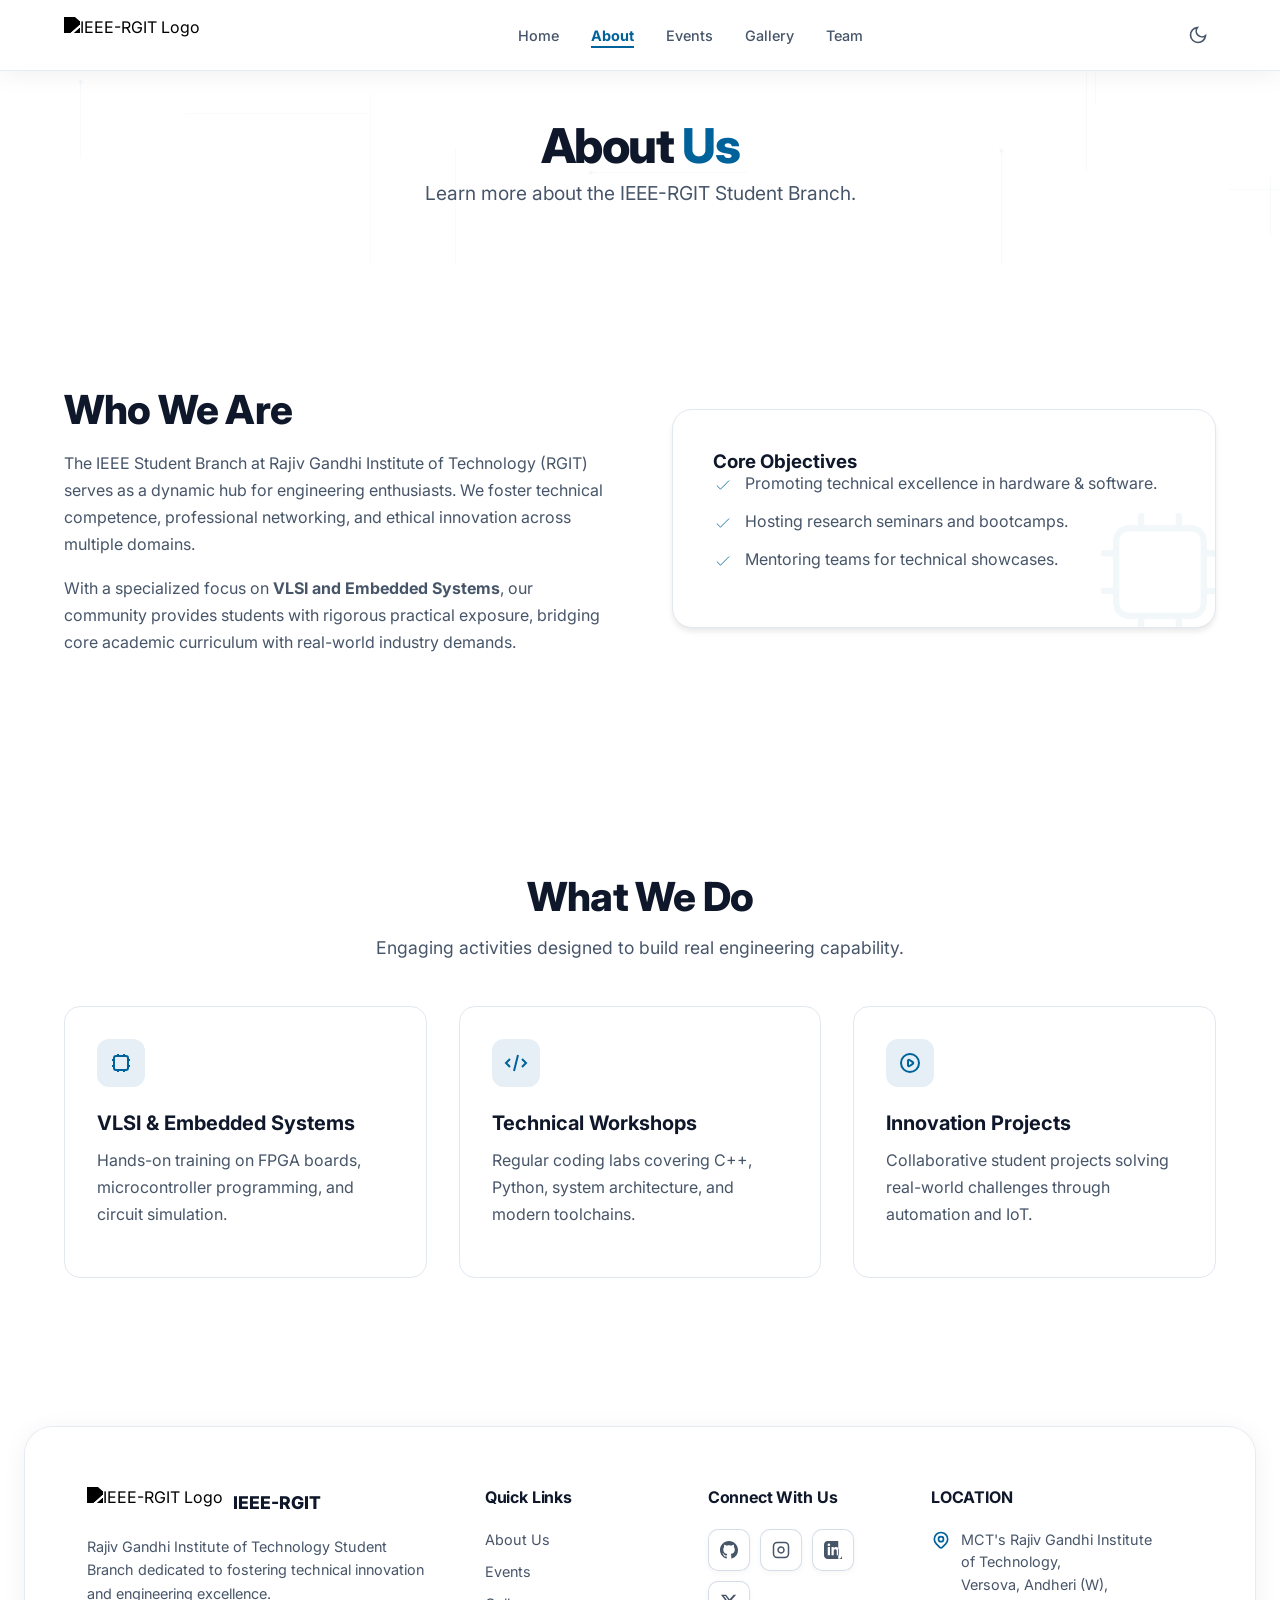
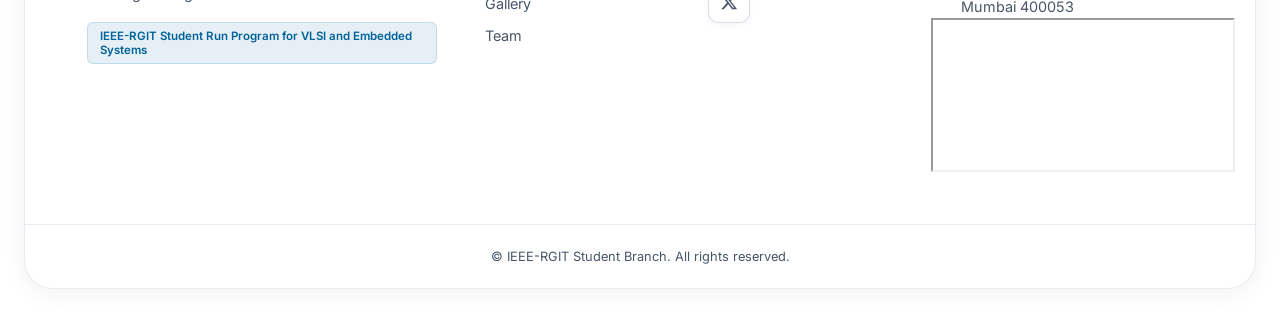
==== commit 209380fa: "Update about.html" ====
--- a/about.html
+++ b/about.html
@@ -43,7 +43,11 @@
                     <svg class="moon-icon" viewBox="0 0 24 24" fill="none" stroke="currentColor" stroke-width="2"><path d="M21 12.79A9 9 0 1111.21 3 7 7 0 0021 12.79z"/></svg>
                 </button>
                 <button id="mobile-menu-btn" class="icon-btn mobile-only" aria-label="Menu">
-                    <svg viewBox="0 0 24 24" fill="none" stroke="currentColor" stroke-width="2"><path stroke-linecap="round" stroke-linejoin="round" d="M4 6h16M4 12h16m-7 6h7"/></svg>
+                    <svg class="hamburger-icon" viewBox="0 0 24 24" fill="none" stroke="currentColor" stroke-width="2" stroke-linecap="round" aria-hidden="true">
+                        <line class="hamburger-line hamburger-line-top" x1="4" y1="7" x2="20" y2="7"/>
+                        <line class="hamburger-line hamburger-line-mid" x1="4" y1="12" x2="20" y2="12"/>
+                        <line class="hamburger-line hamburger-line-bot" x1="4" y1="17" x2="20" y2="17"/>
+                    </svg>
                 </button>
             </div>
         </div>
--- a/css/animation.css
+++ b/css/animation.css
@@ -1,20 +1,9 @@
 /* ==================================================
-   PRELOADER — Video only
-   ---------------------------------------------------
-   • Single full-viewport overlay (#0B1021).
-   • One <video> element fills the overlay.
-   • No SVG, no logo, no text, no dots, no orbits,
-     no pseudo-elements, no fallback visuals.
-   • Normal page background is untouched.
-   ================================================== */
-
-/* ---------- Overlay ---------- */
+   PRELOADER — Pure CSS 3-ring atom animation
+   ================================================== */
 .preloader-overlay {
     position: fixed;
-    inset: 0;                 /* top/right/bottom/left = 0 */
-    width: 100%;              /* 100% of containing block (viewport MINUS scrollbar) — NOT 100vw */
-    height: 100vh;            /* fallback */
-    height: 100dvh;           /* modern mobile-safe viewport */
+    inset: 0;
     z-index: 9999;
     margin: 0;
     padding: 0;
@@ -25,62 +14,305 @@
     box-sizing: border-box;
     background-color: #0B1021;
     display: flex;
+    flex-direction: column;
     align-items: center;
     justify-content: center;
-    opacity: 1;
-    transition: opacity 0.5s cubic-bezier(0.4, 0, 0.2, 1);
+    gap: 26px;
+    opacity: 1;
     will-change: opacity;
-}
-
-.preloader-overlay.fade-out {
-    opacity: 0;
+    backface-visibility: hidden;
+    -webkit-backface-visibility: hidden;
+}
+
+.preloader-stage {
+    position: relative;
+    width: 220px;
+    height: 220px;
+    flex-shrink: 0;
+    transform: translateZ(0);
+    will-change: transform;
+    backface-visibility: hidden;
+    -webkit-backface-visibility: hidden;
+}
+
+.preloader-ring {
+    position: absolute;
+    top: 50%;
+    left: 50%;
+    width: 156px;
+    height: 52px;
+    margin: -26px 0 0 -78px;
+    border: 1.5px solid rgba(56, 189, 248, 0.55);
+    border-radius: 50%;
+    box-sizing: border-box;
+    transform-origin: 50% 50%;
+    transform: translateZ(0) rotate(0deg);
+    will-change: transform;
+    backface-visibility: hidden;
+    -webkit-backface-visibility: hidden;
+    animation-duration: var(--preloader-duration, 4000ms);
+    animation-timing-function: linear;
+    animation-iteration-count: 1;
+    animation-fill-mode: forwards;
+}
+
+.preloader-ring-1 { animation-name: preloader-spin-1; }
+.preloader-ring-2 { animation-name: preloader-spin-2; }
+.preloader-ring-3 { animation-name: preloader-spin-3; }
+
+@keyframes preloader-spin-1 {
+    from { transform: translateZ(0) rotate(0deg); }
+    to   { transform: translateZ(0) rotate(360deg); }
+}
+@keyframes preloader-spin-2 {
+    from { transform: translateZ(0) rotate(60deg); }
+    to   { transform: translateZ(0) rotate(420deg); }
+}
+@keyframes preloader-spin-3 {
+    from { transform: translateZ(0) rotate(120deg); }
+    to   { transform: translateZ(0) rotate(480deg); }
+}
+
+.preloader-ring::after {
+    content: '';
+    position: absolute;
+    top: 50%;
+    right: -4px;
+    width: 8px;
+    height: 8px;
+    margin-top: -4px;
+    border-radius: 50%;
+    background: #38bdf8;
+    box-shadow: 0 0 12px rgba(56, 189, 248, 0.85);
+    transform: translateZ(0);
+    backface-visibility: hidden;
+    -webkit-backface-visibility: hidden;
+}
+
+.preloader-core {
+    position: absolute;
+    top: 50%;
+    left: 50%;
+    width: 14px;
+    height: 14px;
+    margin: -7px 0 0 -7px;
+    border-radius: 50%;
+    background: #ffffff;
+    box-shadow: 0 0 20px rgba(56, 189, 248, 0.9);
+    transform: translateZ(0);
+    will-change: transform, opacity;
+    backface-visibility: hidden;
+    -webkit-backface-visibility: hidden;
+    animation: preloader-core-pulse 1.6s cubic-bezier(0.4, 0, 0.2, 1) infinite;
+}
+
+@keyframes preloader-core-pulse {
+    0%, 100% { transform: translateZ(0) scale(0.75); opacity: 0.7; }
+    50%      { transform: translateZ(0) scale(1.15); opacity: 1; }
+}
+
+.preloader-text {
+    display: flex;
+    flex-direction: column;
+    align-items: center;
+    gap: 10px;
+    text-align: center;
+    transform: translateZ(0);
+}
+
+.preloader-brand {
+    font-family: 'Inter', system-ui, sans-serif;
+    font-size: 1.4rem;
+    font-weight: 700;
+    letter-spacing: 0.35em;
+    color: #ffffff;
+    padding-left: 0.35em;
+    line-height: 1.2;
+    text-shadow: 0 0 20px rgba(56, 189, 248, 0.25);
+    opacity: 0;
+    transform: translateY(6px);
+    transition: opacity 0.5s cubic-bezier(0.4, 0, 0.2, 1),
+                transform 0.5s cubic-bezier(0.4, 0, 0.2, 1);
+}
+.preloader-brand.visible {
+    opacity: 1;
+    transform: translateY(0);
+}
+
+.preloader-tagline {
+    font-family: 'Inter', system-ui, sans-serif;
+    font-size: 0.7rem;
+    font-weight: 500;
+    letter-spacing: 0.45em;
+    color: rgba(255, 255, 255, 0.6);
+    padding-left: 0.45em;
+    line-height: 1.4;
+    opacity: 0;
+    transform: translateY(4px);
+    transition: opacity 0.5s cubic-bezier(0.4, 0, 0.2, 1),
+                transform 0.5s cubic-bezier(0.4, 0, 0.2, 1);
+}
+.preloader-tagline.visible {
+    opacity: 1;
+    transform: translateY(0);
+}
+
+.main-content {
+    position: relative;
+    z-index: 1;
+    opacity: 0;
+}
+
+@media (max-width: 480px) {
+    .preloader-stage { width: 180px; height: 180px; }
+    .preloader-ring {
+        width: 128px;
+        height: 42px;
+        margin: -21px 0 0 -64px;
+    }
+    .preloader-ring::after {
+        width: 7px;
+        height: 7px;
+        margin-top: -3.5px;
+        right: -3.5px;
+    }
+    .preloader-brand { font-size: 1.2rem; }
+    .preloader-tagline { font-size: 0.6rem; }
+}
+
+@media (max-height: 560px) {
+    .preloader-stage { width: 150px; height: 150px; }
+    .preloader-ring {
+        width: 106px;
+        height: 34px;
+        margin: -17px 0 0 -53px;
+    }
+    .preloader-overlay { gap: 16px; }
+}
+
+@media (prefers-reduced-motion: reduce) {
+    .preloader-ring,
+    .preloader-core { animation: none !important; }
+    .preloader-brand,
+    .preloader-tagline { transition: none !important; }
+}
+
+/* ==================================================
+   MOBILE HAMBURGER → X ANIMATION
+   ---------------------------------------------------
+   Uses the existing .active class on #mobile-menu.
+   The :has() selector lets the parent navbar react
+   to the menu's state, so no additional JS is needed.
+   ================================================== */
+
+.hamburger-icon {
+    width: 24px;
+    height: 24px;
+    display: block;
+    overflow: visible;
+    transform: translateZ(0);
+    backface-visibility: hidden;
+    -webkit-backface-visibility: hidden;
+}
+
+.hamburger-line {
+    transform-box: view-box;
+    transform-origin: 12px 12px;
+    transition: transform 0.3s cubic-bezier(0.4, 0, 0.2, 1),
+                opacity 0.2s cubic-bezier(0.4, 0, 0.2, 1);
+    will-change: transform, opacity;
+    backface-visibility: hidden;
+    -webkit-backface-visibility: hidden;
+}
+
+.navbar:has(#mobile-menu.active) .hamburger-line-top {
+    transform: translateZ(0) translateY(5px) rotate(45deg);
+}
+.navbar:has(#mobile-menu.active) .hamburger-line-bot {
+    transform: translateZ(0) translateY(-5px) rotate(-45deg);
+}
+.navbar:has(#mobile-menu.active) .hamburger-line-mid {
+    opacity: 0;
+}
+
+/* ==================================================
+   MOBILE MENU — SLIDE + FADE
+   ---------------------------------------------------
+   Replaces the old display:none / display:flex toggle
+   with an always-rendered, absolutely positioned panel
+   that fades and slides. Position:absolute avoids any
+   layout reflow (no height/width animation).
+   ================================================== */
+
+.mobile-menu {
+    display: flex;
+    flex-direction: column;
+    position: absolute;
+    top: 100%;
+    left: 0;
+    right: 0;
+    opacity: 0;
+    visibility: hidden;
+    transform: translateZ(0) translateY(-10px);
     pointer-events: none;
-}
-
-/* ---------- Video (the ONLY preloader visual) ---------- */
-.preloader-video {
-    position: absolute;
-    inset: 0;
-    width: 100%;
-    height: 100%;
-    object-fit: contain;
-    object-position: center center;
-    display: block;
-    margin: 0;
-    padding: 0;
-    border: 0;
-    outline: 0;
-    box-shadow: none;
-    background-color: #0B1021;
-    pointer-events: none;
-
-    /* ---- Performance: force the video onto its own GPU layer ---- */
-    transform: translateZ(0);
-    -webkit-transform: translateZ(0);
-    backface-visibility: hidden;
-    -webkit-backface-visibility: hidden;
-    will-change: transform;
-}
-
-/* ==================================================
-   SCROLL LOCK WHILE PRELOADER IS ACTIVE
-   ---------------------------------------------------
-   Prevents the underlying page from showing a
-   scrollbar / gutter behind the fixed overlay.
-   Removed automatically once the preloader is done.
-   ================================================== */
-html.preloader-active,
-html.preloader-active body {
-    overflow: hidden;
-    width: 100%;
-    height: 100%;
-    margin: 0;
-    padding: 0;
-}
-
-/* ==================================================
-   REDUCED MOTION
-================================================== */
+    background: var(--glass-nav-bg);
+    backdrop-filter: blur(20px) saturate(180%);
+    -webkit-backdrop-filter: blur(20px) saturate(180%);
+    border-bottom: 1px solid var(--glass-nav-border);
+    box-shadow: var(--glass-nav-shadow);
+    padding: 1rem 5%;
+    will-change: transform, opacity;
+    backface-visibility: hidden;
+    -webkit-backface-visibility: hidden;
+    transition: opacity 0.3s cubic-bezier(0.4, 0, 0.2, 1),
+                transform 0.3s cubic-bezier(0.4, 0, 0.2, 1),
+                visibility 0s linear 0.3s;
+}
+
+.mobile-menu.active {
+    opacity: 1;
+    visibility: visible;
+    transform: translateZ(0) translateY(0);
+    pointer-events: auto;
+    transition: opacity 0.3s cubic-bezier(0.4, 0, 0.2, 1),
+                transform 0.3s cubic-bezier(0.4, 0, 0.2, 1),
+                visibility 0s;
+}
+
+/* ==================================================
+   MOBILE MENU LINKS — SUBTLE STAGGER
+   ================================================== */
+
+.mobile-link {
+    opacity: 0;
+    transform: translateZ(0) translateY(-6px);
+    will-change: transform, opacity;
+    backface-visibility: hidden;
+    -webkit-backface-visibility: hidden;
+    transition: opacity 0.28s cubic-bezier(0.4, 0, 0.2, 1),
+                transform 0.28s cubic-bezier(0.4, 0, 0.2, 1),
+                color 0.25s ease;
+}
+
+.mobile-menu.active .mobile-link {
+    opacity: 1;
+    transform: translateZ(0) translateY(0);
+}
+
+.mobile-menu.active .mobile-link:nth-child(1) { transition-delay: 0.05s; }
+.mobile-menu.active .mobile-link:nth-child(2) { transition-delay: 0.09s; }
+.mobile-menu.active .mobile-link:nth-child(3) { transition-delay: 0.13s; }
+.mobile-menu.active .mobile-link:nth-child(4) { transition-delay: 0.17s; }
+.mobile-menu.active .mobile-link:nth-child(5) { transition-delay: 0.21s; }
+
+/* ==================================================
+   REDUCED MOTION — hamburger & menu
+   ================================================== */
 @media (prefers-reduced-motion: reduce) {
-    .preloader-overlay { transition: opacity 0.3s ease; }
-}
+    .hamburger-line,
+    .mobile-menu,
+    .mobile-link {
+        transition-duration: 0.001ms !important;
+        transition-delay: 0s !important;
+    }
+}
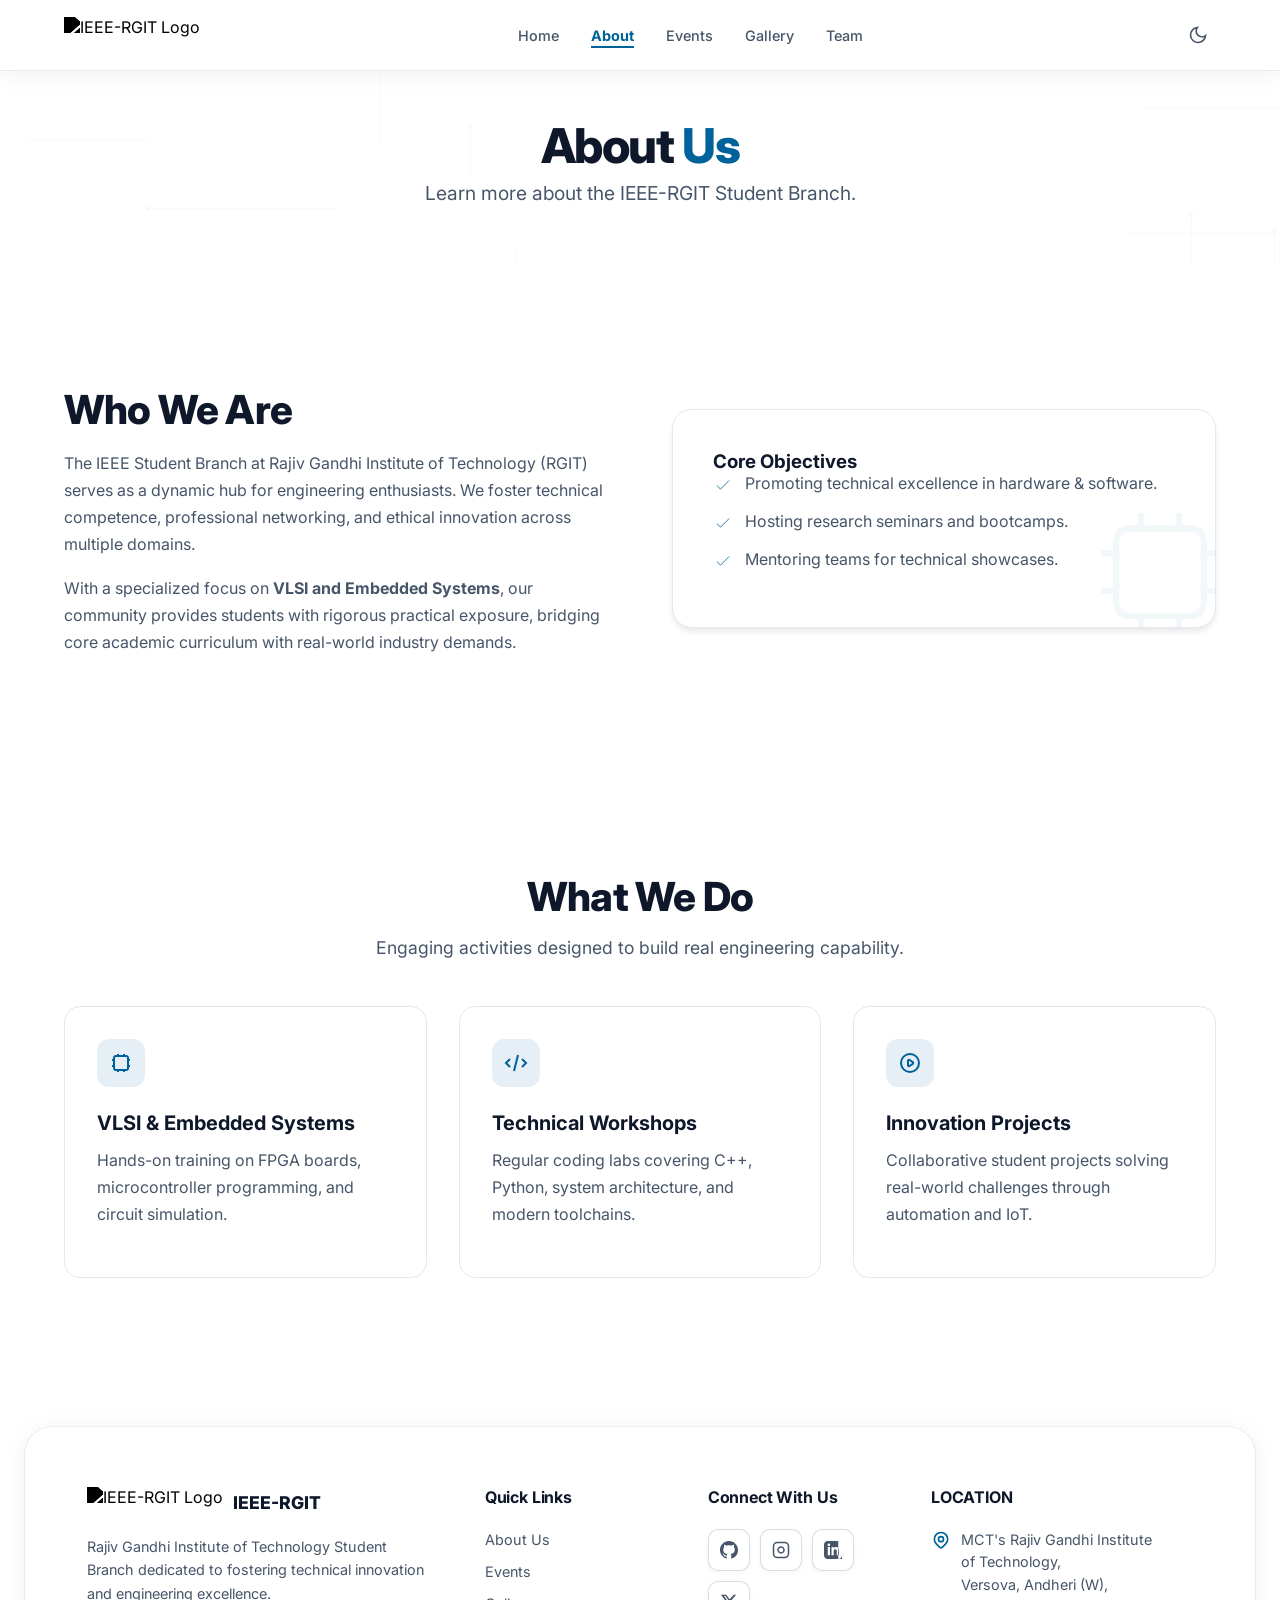
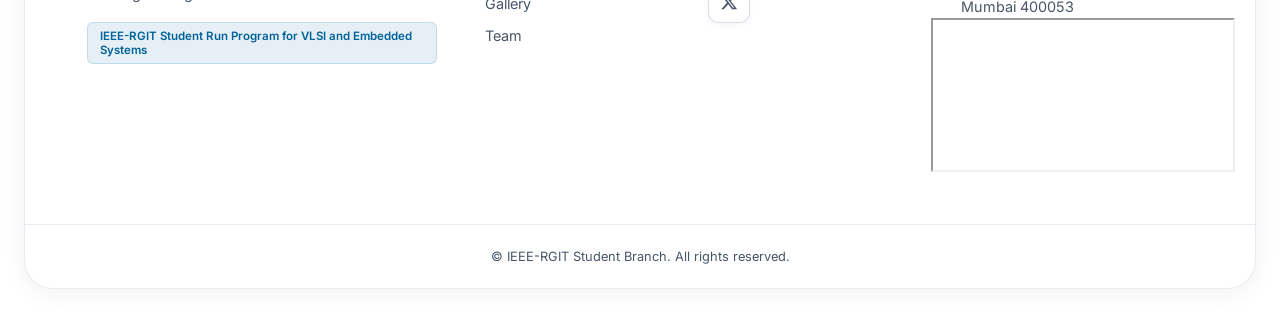
==== commit 8c1f7b27: "Update about.html" ====
--- a/about.html
+++ b/about.html
@@ -43,11 +43,7 @@
                     <svg class="moon-icon" viewBox="0 0 24 24" fill="none" stroke="currentColor" stroke-width="2"><path d="M21 12.79A9 9 0 1111.21 3 7 7 0 0021 12.79z"/></svg>
                 </button>
                 <button id="mobile-menu-btn" class="icon-btn mobile-only" aria-label="Menu">
-                    <svg class="hamburger-icon" viewBox="0 0 24 24" fill="none" stroke="currentColor" stroke-width="2" stroke-linecap="round" aria-hidden="true">
-                        <line class="hamburger-line hamburger-line-top" x1="4" y1="7" x2="20" y2="7"/>
-                        <line class="hamburger-line hamburger-line-mid" x1="4" y1="12" x2="20" y2="12"/>
-                        <line class="hamburger-line hamburger-line-bot" x1="4" y1="17" x2="20" y2="17"/>
-                    </svg>
+                    <svg viewBox="0 0 24 24" fill="none" stroke="currentColor" stroke-width="2"><path stroke-linecap="round" stroke-linejoin="round" d="M4 6h16M4 12h16m-7 6h7"/></svg>
                 </button>
             </div>
         </div>
